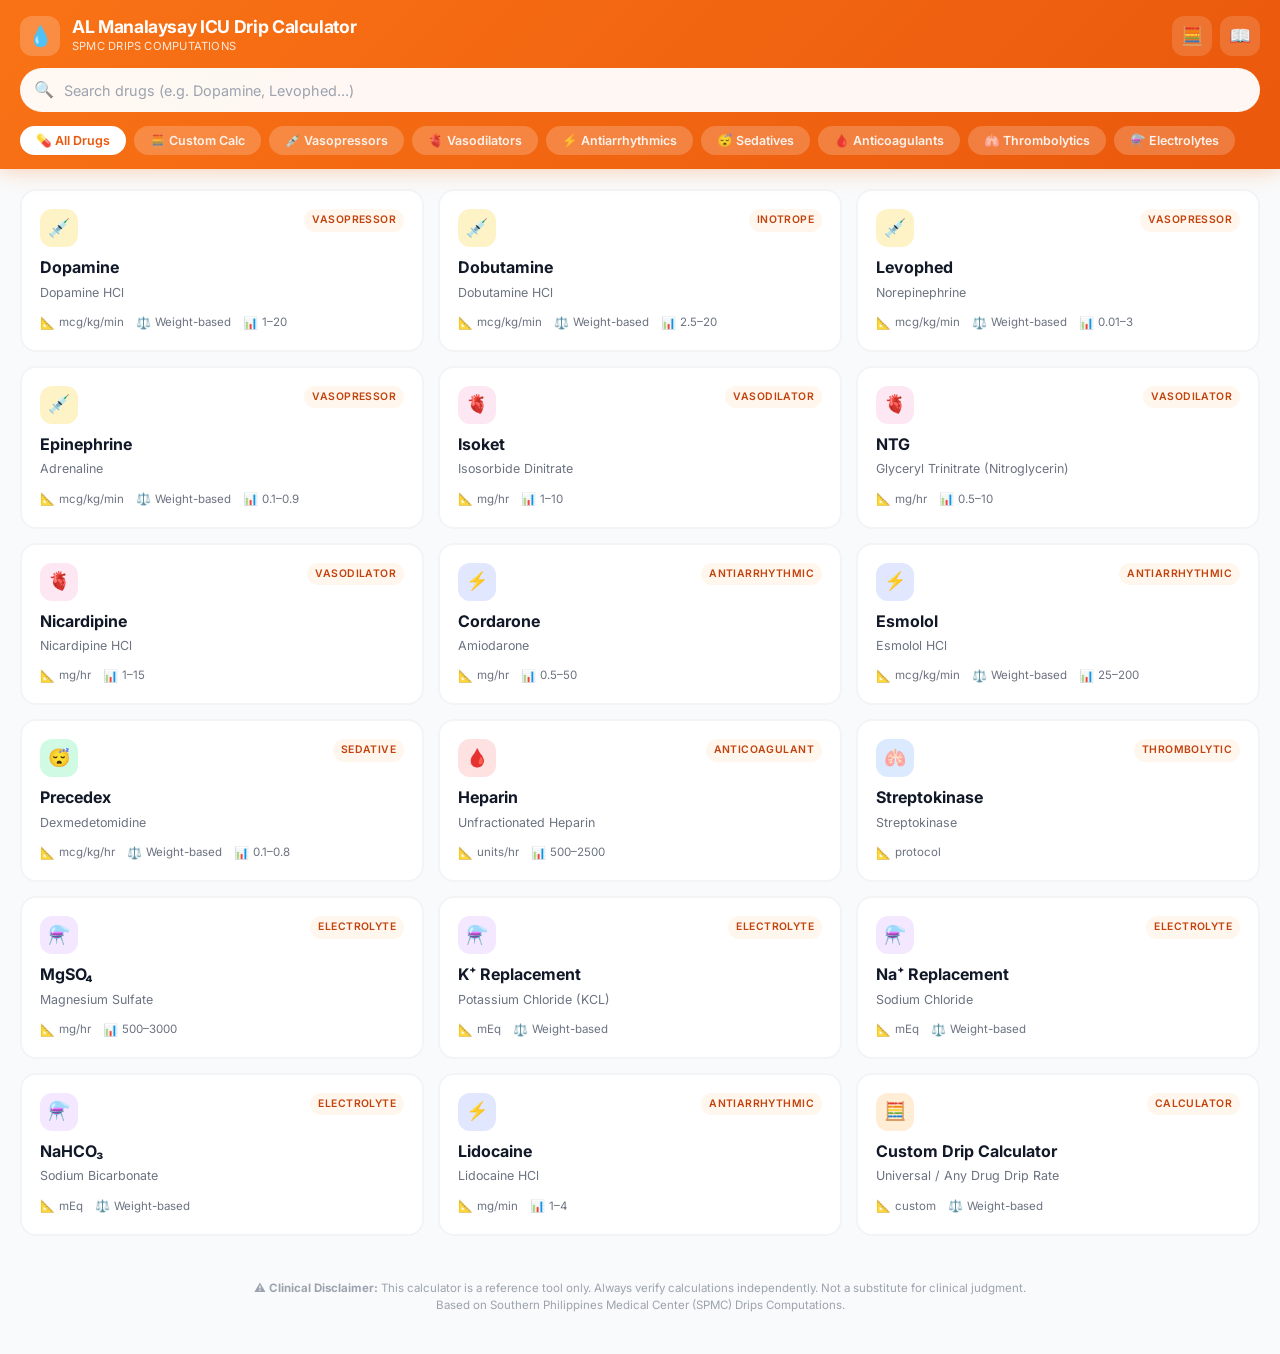
==== wwwroot/index.html @ 03753652 "Complete repository: web app, Android APK, portable Desktop ZIP, and full source code" ====
<!DOCTYPE html>
<html lang="en">
<head>
  <meta charset="UTF-8">
  <meta name="viewport" content="width=device-width, initial-scale=1.0, user-scalable=no">
  <meta name="description" content="ICU Drip Rate Calculator — Compute IV drip rates for vasopressors, antiarrhythmics, vasodilators, sedatives, anticoagulants, and electrolytes. Based on SPMC Drips Computations.">
  <meta name="theme-color" content="#F97316">
  <meta name="apple-mobile-web-app-capable" content="yes">
  <meta name="apple-mobile-web-app-status-bar-style" content="default">
  <title>AL Manalaysay ICU Drip Calculator — SPMC</title>
  <link rel="stylesheet" href="style.css">
  <link rel="icon" href="data:image/svg+xml,<svg xmlns='http://www.w3.org/2000/svg' viewBox='0 0 100 100'><text y='80' font-size='80'>💧</text></svg>">
</head>
<body>

  <!-- ════════ Header ════════ -->
  <header class="app-header">
    <div class="header-top">
      <div class="header-brand">
        <div class="header-icon">💧</div>
        <div class="header-title">
          <h1>AL Manalaysay ICU Drip Calculator</h1>
          <p>SPMC Drips Computations</p>
        </div>
      </div>
      <div class="header-actions">
        <button class="header-btn" onclick="openMathCalc()" title="Clinical Math Calculator" aria-label="Open clinical math calculator">
          🧮
        </button>
        <button class="header-btn" onclick="openQuickRef()" title="Quick Reference" aria-label="Open quick reference panel">
          📖
        </button>
      </div>
    </div>

    <!-- Search -->
    <div class="search-container">
      <div class="search-wrapper">
        <span class="search-icon">🔍</span>
        <input type="text" class="search-input" id="searchInput"
               placeholder="Search drugs (e.g. Dopamine, Levophed...)"
               autocomplete="off" spellcheck="false">
        <button class="search-clear" onclick="clearSearch()" aria-label="Clear search">✕</button>
      </div>
    </div>

    <!-- Category Pills -->
    <div class="category-bar">
      <div class="category-pills" id="categoryPills"></div>
    </div>
  </header>

  <!-- ════════ Main Content ════════ -->
  <main class="app-main">
    <div class="drug-grid" id="drugGrid"></div>
  </main>

  <!-- ════════ Calculator Panel (Slide-in) ════════ -->
  <div class="calc-overlay" id="calcOverlay"></div>
  <div class="calc-panel" id="calcPanel">
    <div class="calc-panel-header">
      <div class="calc-panel-top">
        <button class="calc-back-btn" onclick="closeCalculator()" aria-label="Close calculator">←</button>
        <span></span>
      </div>
      <div class="calc-drug-name" id="calcDrugName"></div>
      <div class="calc-drug-generic" id="calcDrugGeneric"></div>
      <div class="calc-drug-formulation" id="calcDrugFormulation"></div>
    </div>
    <div class="calc-body" id="calcPanelContent"></div>

    <!-- ════════ Floating Transparent Orange Back Button ════════ -->
    <button class="calc-floating-back-btn" onclick="closeCalculator()" aria-label="Back to medications list" title="Back to medications list">
      <span style="font-size: 1.1rem; font-weight: 900;">←</span>
      <span style="font-size: 0.82rem; font-weight: 700; letter-spacing: 0.3px;">Back</span>
    </button>
  </div>

  <!-- ════════ Quick Reference Panel (Slide-in from left) ════════ -->
  <div class="quick-ref-overlay" id="quickRefOverlay"></div>
  <div class="quick-ref-panel" id="quickRefPanel">
    <div class="quick-ref-header">
      <h2>📖 Quick Reference</h2>
      <button class="quick-ref-close" onclick="closeQuickRef()" aria-label="Close reference panel">✕</button>
    </div>
    <div class="quick-ref-body" id="quickRefBody"></div>
  </div>

  <!-- ════════ Clinical Math Calculator Modal ════════ -->
  <div class="math-calc-overlay" id="mathCalcOverlay">
    <div class="math-calc-modal">
      <div class="math-calc-header">
        <h3>🧮 Handheld Calculator</h3>
        <button class="math-calc-close" onclick="closeMathCalc()" aria-label="Close math calculator">✕</button>
      </div>
      <div class="math-calc-screen">
        <div class="math-calc-history" id="mathCalcHistory"></div>
        <div class="math-calc-output" id="mathCalcOutput">0</div>
      </div>
      <div class="math-calc-grid">
        <button class="math-btn action" onclick="mathCalcInput('C')">C</button>
        <button class="math-btn action" onclick="mathCalcInput('pm')">±</button>
        <button class="math-btn action" onclick="mathCalcInput('%')">%</button>
        <button class="math-btn op" onclick="mathCalcInput('/')">÷</button>

        <button class="math-btn" onclick="mathCalcInput('7')">7</button>
        <button class="math-btn" onclick="mathCalcInput('8')">8</button>
        <button class="math-btn" onclick="mathCalcInput('9')">9</button>
        <button class="math-btn op" onclick="mathCalcInput('*')">×</button>

        <button class="math-btn" onclick="mathCalcInput('4')">4</button>
        <button class="math-btn" onclick="mathCalcInput('5')">5</button>
        <button class="math-btn" onclick="mathCalcInput('6')">6</button>
        <button class="math-btn op" onclick="mathCalcInput('-')">−</button>

        <button class="math-btn" onclick="mathCalcInput('1')">1</button>
        <button class="math-btn" onclick="mathCalcInput('2')">2</button>
        <button class="math-btn" onclick="mathCalcInput('3')">3</button>
        <button class="math-btn op" onclick="mathCalcInput('+')">+</button>

        <button class="math-btn action" onclick="mathCalcInput('back')">⌫</button>
        <button class="math-btn" onclick="mathCalcInput('0')">0</button>
        <button class="math-btn" onclick="mathCalcInput('.')">.</button>
        <button class="math-btn equals" onclick="mathCalcInput('=')">=</button>
      </div>
    </div>
  </div>

  <!-- ════════ Dosing Table & Spreadsheet Exporter Modal ════════ -->
  <div class="dosing-table-overlay" id="dosingTableOverlay" onclick="if(event.target===this) closeDosingTable()">
    <div class="dosing-table-modal">
      <div class="dosing-table-header">
        <div>
          <h3>📊 Bedside Dosing Table & Computation Guide</h3>
          <div class="dosing-table-sub" id="dosingTableSub">Full dosage progression & drop rate chart</div>
        </div>
        <button class="math-calc-close" onclick="closeDosingTable()" aria-label="Close modal">✕</button>
      </div>

      <div class="dosing-table-toolbar">
        <div style="font-size: 0.8rem; font-weight: 700; color: var(--orange-700);">
          Export Options:
        </div>
        <div style="display: flex; gap: 8px; flex-wrap: wrap;">
          <button class="dosing-table-btn dosing-table-btn-excel" onclick="exportDosingTableCSV()">
            📥 Download Excel File (.csv)
          </button>
          <button class="dosing-table-btn dosing-table-btn-sheets" onclick="copyDosingTableTSV()">
            📋 Copy for Google Sheets
          </button>
        </div>
      </div>

      <div class="dosing-table-body" id="dosingTableBody">
        <!-- Dynamically generated table content -->
      </div>
    </div>
  </div>

  <!-- ════════ Disclaimer ════════ -->
  <footer style="text-align:center; padding: 24px 20px 40px; font-size: 0.72rem; color: var(--gray-400); line-height: 1.5;">
    <strong>⚠️ Clinical Disclaimer:</strong> This calculator is a reference tool only.
    Always verify calculations independently. Not a substitute for clinical judgment.<br>
    Based on Southern Philippines Medical Center (SPMC) Drips Computations.
  </footer>

  <script src="app.js"></script>
</body>
</html>
---- wwwroot/style.css ----
/* ============================================================
   ICU Drip Rate Calculator — Design System
   Theme: Orange & White Medical UI
   ============================================================ */

@import url('https://fonts.googleapis.com/css2?family=Inter:wght@300;400;500;600;700;800;900&display=swap');

/* ── CSS Custom Properties ── */
:root {
  --orange-50: #FFF7ED;
  --orange-100: #FFEDD5;
  --orange-200: #FED7AA;
  --orange-300: #FDBA74;
  --orange-400: #FB923C;
  --orange-500: #F97316;
  --orange-600: #EA580C;
  --orange-700: #C2410C;
  --orange-800: #9A3412;
  --orange-900: #7C2D12;

  --white: #FFFFFF;
  --gray-50: #F9FAFB;
  --gray-100: #F3F4F6;
  --gray-200: #E5E7EB;
  --gray-300: #D1D5DB;
  --gray-400: #9CA3AF;
  --gray-500: #6B7280;
  --gray-600: #4B5563;
  --gray-700: #374151;
  --gray-800: #1F2937;
  --gray-900: #111827;

  --success: #16A34A;
  --success-bg: #F0FDF4;
  --warning: #D97706;
  --warning-bg: #FFFBEB;
  --danger: #DC2626;
  --danger-bg: #FEF2F2;
  --info: #2563EB;
  --info-bg: #EFF6FF;

  --shadow-sm: 0 1px 2px rgba(0,0,0,0.04);
  --shadow-md: 0 4px 12px rgba(0,0,0,0.06);
  --shadow-lg: 0 8px 30px rgba(0,0,0,0.08);
  --shadow-xl: 0 20px 50px rgba(0,0,0,0.1);
  --shadow-orange: 0 4px 20px rgba(249,115,22,0.2);

  --radius-sm: 8px;
  --radius-md: 12px;
  --radius-lg: 16px;
  --radius-xl: 20px;
  --radius-full: 9999px;

  --transition-fast: 150ms cubic-bezier(0.4, 0, 0.2, 1);
  --transition-base: 250ms cubic-bezier(0.4, 0, 0.2, 1);
  --transition-slow: 400ms cubic-bezier(0.4, 0, 0.2, 1);
  --transition-spring: 500ms cubic-bezier(0.34, 1.56, 0.64, 1);
}

/* ── Reset & Base ── */
*, *::before, *::after {
  margin: 0;
  padding: 0;
  box-sizing: border-box;
}

html {
  font-size: 16px;
  scroll-behavior: smooth;
  -webkit-tap-highlight-color: transparent;
}

body {
  font-family: 'Inter', -apple-system, BlinkMacSystemFont, sans-serif;
  background: var(--gray-50);
  color: var(--gray-800);
  line-height: 1.6;
  min-height: 100vh;
  overflow-x: hidden;
}

/* ── Scrollbar ── */
::-webkit-scrollbar { width: 6px; height: 6px; }
::-webkit-scrollbar-track { background: transparent; }
::-webkit-scrollbar-thumb { background: var(--orange-300); border-radius: var(--radius-full); }
::-webkit-scrollbar-thumb:hover { background: var(--orange-400); }

/* ── Header ── */
.app-header {
  background: linear-gradient(135deg, var(--orange-500), var(--orange-600));
  color: var(--white);
  padding: 0;
  position: sticky;
  top: 0;
  z-index: 100;
  box-shadow: 0 2px 20px rgba(249,115,22,0.3);
}

.header-top {
  display: flex;
  align-items: center;
  justify-content: space-between;
  padding: 16px 20px 12px;
}

.header-brand {
  display: flex;
  align-items: center;
  gap: 12px;
}

.header-icon {
  width: 40px;
  height: 40px;
  background: rgba(255,255,255,0.2);
  border-radius: var(--radius-md);
  display: flex;
  align-items: center;
  justify-content: center;
  font-size: 20px;
  backdrop-filter: blur(10px);
}

.header-title h1 {
  font-size: 1.1rem;
  font-weight: 700;
  letter-spacing: -0.02em;
  line-height: 1.2;
}

.header-title p {
  font-size: 0.7rem;
  opacity: 0.85;
  font-weight: 400;
  letter-spacing: 0.02em;
  text-transform: uppercase;
}

.header-actions {
  display: flex;
  gap: 8px;
}

.header-btn {
  width: 40px;
  height: 40px;
  border: none;
  background: rgba(255,255,255,0.15);
  color: var(--white);
  border-radius: var(--radius-md);
  cursor: pointer;
  display: flex;
  align-items: center;
  justify-content: center;
  font-size: 18px;
  transition: var(--transition-fast);
  backdrop-filter: blur(10px);
}

.header-btn:hover {
  background: rgba(255,255,255,0.25);
  transform: scale(1.05);
}

.header-btn.active {
  background: var(--white);
  color: var(--orange-600);
}

/* ── Search Bar ── */
.search-container {
  padding: 0 20px 14px;
}

.search-wrapper {
  position: relative;
  display: flex;
  align-items: center;
}

.search-icon {
  position: absolute;
  left: 14px;
  font-size: 16px;
  opacity: 0.7;
  color: var(--orange-700);
  pointer-events: none;
}

.search-input {
  width: 100%;
  height: 44px;
  padding: 0 44px 0 42px;
  border: 2px solid transparent;
  border-radius: var(--radius-full);
  background: rgba(255,255,255,0.95);
  color: var(--gray-800);
  font-size: 0.9rem;
  font-family: inherit;
  outline: none;
  transition: var(--transition-fast);
}

.search-input::placeholder {
  color: var(--gray-400);
}

.search-input:focus {
  border-color: var(--orange-300);
  box-shadow: 0 0 0 3px rgba(249,115,22,0.15);
}

.search-clear {
  position: absolute;
  right: 10px;
  width: 28px;
  height: 28px;
  border: none;
  background: var(--gray-200);
  color: var(--gray-500);
  border-radius: 50%;
  cursor: pointer;
  display: none;
  align-items: center;
  justify-content: center;
  font-size: 14px;
  transition: var(--transition-fast);
}

.search-clear.visible {
  display: flex;
}

.search-clear:hover {
  background: var(--gray-300);
}

/* ── Category Pills ── */
.category-bar {
  padding: 0 20px 14px;
  overflow-x: auto;
  scrollbar-width: none;
  -ms-overflow-style: none;
}

.category-bar::-webkit-scrollbar { display: none; }

.category-pills {
  display: flex;
  gap: 8px;
  min-width: max-content;
}

.category-pill {
  padding: 7px 16px;
  border: none;
  border-radius: var(--radius-full);
  font-size: 0.78rem;
  font-weight: 600;
  font-family: inherit;
  cursor: pointer;
  white-space: nowrap;
  transition: var(--transition-fast);
  background: rgba(255,255,255,0.2);
  color: rgba(255,255,255,0.9);
}

.category-pill:hover {
  background: rgba(255,255,255,0.3);
}

.category-pill.active {
  background: var(--white);
  color: var(--orange-600);
  box-shadow: var(--shadow-sm);
}

/* ── Main Content Area ── */
.app-main {
  padding: 20px;
  max-width: 1400px;
  margin: 0 auto;
}

/* ── Drug Grid ── */
.drug-grid {
  display: grid;
  grid-template-columns: repeat(auto-fill, minmax(280px, 1fr));
  gap: 14px;
}

.drug-card {
  background: var(--white);
  border-radius: var(--radius-lg);
  padding: 18px;
  cursor: pointer;
  border: 2px solid var(--gray-100);
  transition: var(--transition-base);
  position: relative;
  overflow: hidden;
}

.drug-card::before {
  content: '';
  position: absolute;
  top: 0;
  left: 0;
  right: 0;
  height: 3px;
  background: var(--card-accent, var(--orange-400));
  opacity: 0;
  transition: var(--transition-fast);
}

.drug-card:hover {
  border-color: var(--orange-200);
  box-shadow: var(--shadow-md);
  transform: translateY(-2px);
}

.drug-card:hover::before {
  opacity: 1;
}

.drug-card.selected {
  border-color: var(--orange-400);
  box-shadow: var(--shadow-orange);
}

.drug-card.selected::before {
  opacity: 1;
}

.drug-card-header {
  display: flex;
  align-items: flex-start;
  justify-content: space-between;
  margin-bottom: 8px;
}

.drug-card-icon {
  width: 38px;
  height: 38px;
  border-radius: var(--radius-md);
  display: flex;
  align-items: center;
  justify-content: center;
  font-size: 18px;
  flex-shrink: 0;
}

/* Category-specific icon backgrounds */
.cat-vasopressor .drug-card-icon { background: #FEF3C7; }
.cat-antiarrhythmic .drug-card-icon { background: #E0E7FF; }
.cat-vasodilator .drug-card-icon { background: #FCE7F3; }
.cat-sedative .drug-card-icon { background: #D1FAE5; }
.cat-anticoagulant .drug-card-icon { background: #FEE2E2; }
.cat-thrombolytic .drug-card-icon { background: #DBEAFE; }
.cat-electrolyte .drug-card-icon { background: #F3E8FF; }
.cat-other .drug-card-icon { background: var(--orange-100); }

.drug-card-badge {
  font-size: 0.65rem;
  font-weight: 600;
  padding: 3px 8px;
  border-radius: var(--radius-full);
  background: var(--orange-50);
  color: var(--orange-700);
  text-transform: uppercase;
  letter-spacing: 0.04em;
}

.drug-card-name {
  font-size: 1rem;
  font-weight: 700;
  color: var(--gray-900);
  margin-bottom: 2px;
}

.drug-card-generic {
  font-size: 0.78rem;
  color: var(--gray-500);
  margin-bottom: 10px;
}

.drug-card-info {
  display: flex;
  gap: 12px;
  flex-wrap: wrap;
}

.drug-card-tag {
  font-size: 0.72rem;
  color: var(--gray-500);
  display: flex;
  align-items: center;
  gap: 4px;
}

.drug-card-tag span {
  font-size: 12px;
}

/* ── Empty State ── */
.empty-state {
  text-align: center;
  padding: 60px 20px;
  grid-column: 1 / -1;
}

.empty-state-icon {
  font-size: 48px;
  margin-bottom: 16px;
  opacity: 0.4;
}

.empty-state h3 {
  font-size: 1.1rem;
  color: var(--gray-600);
  margin-bottom: 6px;
}

.empty-state p {
  font-size: 0.85rem;
  color: var(--gray-400);
}

/* ── Calculator Panel (Slide-in Overlay) ── */
.calc-overlay {
  position: fixed;
  inset: 0;
  background: rgba(0,0,0,0.3);
  z-index: 200;
  opacity: 0;
  visibility: hidden;
  transition: var(--transition-base);
  backdrop-filter: blur(4px);
}

.calc-overlay.open {
  opacity: 1;
  visibility: visible;
}

.calc-panel {
  position: fixed;
  top: 0;
  right: 0;
  bottom: 0;
  width: min(520px, 100vw);
  background: var(--white);
  z-index: 201;
  transform: translateX(100%);
  transition: var(--transition-slow);
  display: flex;
  flex-direction: column;
  overflow: hidden;
}

.calc-panel.open {
  transform: translateX(0);
}

.calc-panel-header {
  background: linear-gradient(135deg, var(--orange-500), var(--orange-600));
  color: var(--white);
  padding: 20px;
  flex-shrink: 0;
}

.calc-panel-top {
  display: flex;
  align-items: center;
  justify-content: space-between;
  margin-bottom: 4px;
}

.calc-back-btn {
  width: 36px;
  height: 36px;
  border: none;
  background: rgba(255,255,255,0.15);
  color: var(--white);
  border-radius: var(--radius-md);
  cursor: pointer;
  display: flex;
  align-items: center;
  justify-content: center;
  font-size: 18px;
  transition: var(--transition-fast);
}

.calc-back-btn:hover {
  background: rgba(255,255,255,0.25);
}

/* ── Floating Transparent Orange Back Button (Lower Right) ── */
.calc-floating-back-btn {
  position: absolute;
  bottom: 24px;
  right: 24px;
  z-index: 250;
  display: flex;
  align-items: center;
  gap: 8px;
  padding: 10px 18px;
  background: rgba(249, 115, 22, 0.85);
  color: var(--white);
  border: 1px solid rgba(255, 255, 255, 0.4);
  border-radius: var(--radius-full);
  box-shadow: 0 8px 24px rgba(249, 115, 22, 0.4), 0 4px 12px rgba(0, 0, 0, 0.15);
  backdrop-filter: blur(10px);
  -webkit-backdrop-filter: blur(10px);
  cursor: pointer;
  outline: none;
  transition: all 0.25s cubic-bezier(0.34, 1.56, 0.64, 1);
  animation: floatBtnPulse 3s infinite ease-in-out;
}

.calc-floating-back-btn:hover {
  background: rgba(234, 88, 12, 0.95);
  transform: translateY(-3px) scale(1.05);
  box-shadow: 0 12px 28px rgba(249, 115, 22, 0.55), 0 6px 16px rgba(0, 0, 0, 0.2);
  border-color: rgba(255, 255, 255, 0.8);
}

.calc-floating-back-btn:active {
  transform: translateY(0) scale(0.98);
  box-shadow: 0 4px 12px rgba(249, 115, 22, 0.3);
}

@keyframes floatBtnPulse {
  0%, 100% {
    box-shadow: 0 8px 24px rgba(249, 115, 22, 0.4), 0 4px 12px rgba(0, 0, 0, 0.15);
  }
  50% {
    box-shadow: 0 12px 30px rgba(249, 115, 22, 0.6), 0 6px 16px rgba(0, 0, 0, 0.25);
  }
}

.calc-drug-name {
  font-size: 1.2rem;
  font-weight: 700;
}

.calc-drug-generic {
  font-size: 0.78rem;
  opacity: 0.85;
}

.calc-drug-formulation {
  font-size: 0.75rem;
  opacity: 0.75;
  margin-top: 4px;
}

/* ── Mode Switcher ── */
.mode-switcher {
  display: flex;
  background: var(--gray-100);
  border-radius: var(--radius-full);
  padding: 4px;
  margin: 16px 20px;
  flex-shrink: 0;
}

.mode-btn {
  flex: 1;
  padding: 10px 16px;
  border: none;
  border-radius: var(--radius-full);
  font-size: 0.82rem;
  font-weight: 600;
  font-family: inherit;
  cursor: pointer;
  transition: var(--transition-fast);
  background: transparent;
  color: var(--gray-500);
}

.mode-btn.active {
  background: var(--orange-500);
  color: var(--white);
  box-shadow: var(--shadow-sm);
}

.mode-btn:not(.active):hover {
  color: var(--gray-700);
}

/* ── Calculator Body ── */
.calc-body {
  flex: 1;
  overflow-y: auto;
  padding: 0 20px 20px;
}

/* ── Input Sections ── */
.calc-section {
  margin-bottom: 20px;
}

.calc-section-title {
  font-size: 0.72rem;
  font-weight: 700;
  text-transform: uppercase;
  letter-spacing: 0.06em;
  color: var(--gray-400);
  margin-bottom: 10px;
  padding-top: 4px;
}

.input-group {
  margin-bottom: 14px;
}

.input-label {
  display: flex;
  align-items: center;
  justify-content: space-between;
  margin-bottom: 6px;
}

.input-label-text {
  font-size: 0.85rem;
  font-weight: 600;
  color: var(--gray-700);
}

.input-label-unit {
  font-size: 0.75rem;
  color: var(--gray-400);
  font-weight: 500;
}

.input-wrapper {
  position: relative;
  display: flex;
  align-items: center;
}

.input-field {
  width: 100%;
  height: 48px;
  padding: 0 16px;
  border: 2px solid var(--gray-200);
  border-radius: var(--radius-md);
  font-size: 1rem;
  font-weight: 500;
  font-family: inherit;
  color: var(--gray-800);
  background: var(--white);
  outline: none;
  transition: var(--transition-fast);
  -moz-appearance: textfield;
}

.input-field::-webkit-outer-spin-button,
.input-field::-webkit-inner-spin-button {
  -webkit-appearance: none;
  margin: 0;
}

.input-field:focus {
  border-color: var(--orange-400);
  box-shadow: 0 0 0 3px rgba(249,115,22,0.1);
}

.input-field.warning {
  border-color: var(--warning);
  box-shadow: 0 0 0 3px rgba(217,119,6,0.1);
}

.input-field.danger {
  border-color: var(--danger);
  box-shadow: 0 0 0 3px rgba(220,38,38,0.1);
}

.input-suffix {
  position: absolute;
  right: 14px;
  font-size: 0.82rem;
  color: var(--gray-400);
  font-weight: 500;
  pointer-events: none;
}

/* ── Concentration Selector ── */
.conc-grid {
  display: grid;
  grid-template-columns: repeat(auto-fill, minmax(140px, 1fr));
  gap: 8px;
}

.conc-option {
  padding: 10px 12px;
  border: 2px solid var(--gray-200);
  border-radius: var(--radius-md);
  background: var(--white);
  cursor: pointer;
  transition: var(--transition-fast);
  text-align: center;
}

.conc-option:hover {
  border-color: var(--orange-300);
  background: var(--orange-50);
}

.conc-option.active {
  border-color: var(--orange-500);
  background: var(--orange-50);
}

.conc-option-label {
  font-size: 0.75rem;
  font-weight: 700;
  text-transform: uppercase;
  color: var(--orange-600);
  margin-bottom: 2px;
}

.conc-option-value {
  font-size: 0.9rem;
  font-weight: 600;
  color: var(--gray-800);
}

.conc-option-mix {
  font-size: 0.68rem;
  color: var(--gray-400);
  margin-top: 2px;
}

/* ── Volume Toggle ── */
.vol-toggle {
  display: flex;
  gap: 8px;
}

.vol-btn {
  flex: 1;
  padding: 10px;
  border: 2px solid var(--gray-200);
  border-radius: var(--radius-md);
  background: var(--white);
  cursor: pointer;
  text-align: center;
  font-family: inherit;
  transition: var(--transition-fast);
}

.vol-btn:hover {
  border-color: var(--orange-300);
}

.vol-btn.active {
  border-color: var(--orange-500);
  background: var(--orange-50);
}

.vol-btn-label {
  font-size: 0.82rem;
  font-weight: 600;
  color: var(--gray-700);
}

.vol-btn-desc {
  font-size: 0.7rem;
  color: var(--gray-400);
  margin-top: 2px;
}

/* ── Result Display ── */
.result-card {
  background: linear-gradient(135deg, var(--orange-500), var(--orange-600));
  border-radius: var(--radius-lg);
  padding: 24px;
  color: var(--white);
  text-align: center;
  margin-top: 20px;
  position: relative;
  overflow: hidden;
}

.result-card::before {
  content: '';
  position: absolute;
  top: -30%;
  right: -20%;
  width: 160px;
  height: 160px;
  background: rgba(255,255,255,0.08);
  border-radius: 50%;
}

.result-card::after {
  content: '';
  position: absolute;
  bottom: -20%;
  left: -10%;
  width: 120px;
  height: 120px;
  background: rgba(255,255,255,0.05);
  border-radius: 50%;
}

.result-label {
  font-size: 0.78rem;
  text-transform: uppercase;
  letter-spacing: 0.08em;
  opacity: 0.85;
  font-weight: 600;
  margin-bottom: 8px;
}

.result-value {
  font-size: 2.8rem;
  font-weight: 800;
  line-height: 1;
  margin-bottom: 4px;
  position: relative;
  z-index: 1;
}

.result-unit {
  font-size: 0.9rem;
  opacity: 0.85;
  font-weight: 500;
}

.result-details {
  margin-top: 16px;
  padding-top: 16px;
  border-top: 1px solid rgba(255,255,255,0.2);
  display: flex;
  justify-content: center;
  gap: 24px;
  position: relative;
  z-index: 1;
}

.result-detail {
  text-align: center;
}

.result-detail-label {
  font-size: 0.68rem;
  opacity: 0.7;
  text-transform: uppercase;
  letter-spacing: 0.04em;
}

.result-detail-value {
  font-size: 1rem;
  font-weight: 700;
}

/* ── Dose Range Warning ── */
.dose-warning {
  display: flex;
  align-items: center;
  gap: 8px;
  padding: 10px 14px;
  border-radius: var(--radius-md);
  font-size: 0.8rem;
  font-weight: 500;
  margin-top: 10px;
  animation: fadeIn var(--transition-base) ease;
}

.dose-warning.warning {
  background: var(--warning-bg);
  color: var(--warning);
  border: 1px solid #FDE68A;
}

.dose-warning.danger {
  background: var(--danger-bg);
  color: var(--danger);
  border: 1px solid #FECACA;
}

.dose-warning.info {
  background: var(--info-bg);
  color: var(--info);
  border: 1px solid #BFDBFE;
}

.dose-warning.success {
  background: var(--success-bg);
  color: var(--success);
  border: 1px solid #BBF7D0;
}

.dose-warning-icon {
  font-size: 16px;
  flex-shrink: 0;
}

/* ── Mixing Instructions ── */
.mixing-card {
  background: var(--gray-50);
  border: 1px solid var(--gray-200);
  border-radius: var(--radius-md);
  padding: 14px;
  margin-top: 12px;
}

.mixing-title {
  font-size: 0.75rem;
  font-weight: 700;
  text-transform: uppercase;
  letter-spacing: 0.04em;
  color: var(--orange-600);
  margin-bottom: 8px;
  display: flex;
  align-items: center;
  gap: 6px;
}

.mixing-row {
  display: flex;
  justify-content: space-between;
  align-items: center;
  padding: 4px 0;
  font-size: 0.82rem;
}

.mixing-label {
  color: var(--gray-500);
}

.mixing-value {
  font-weight: 600;
  color: var(--gray-800);
}

/* ── Dose Range Bar ── */
.dose-range-bar {
  margin-top: 12px;
}

.dose-range-track {
  height: 6px;
  background: var(--gray-200);
  border-radius: var(--radius-full);
  position: relative;
  overflow: visible;
}

.dose-range-fill {
  position: absolute;
  top: 0;
  left: 0;
  height: 100%;
  background: linear-gradient(90deg, var(--success), var(--warning), var(--danger));
  border-radius: var(--radius-full);
  width: 100%;
}

.dose-range-marker {
  position: absolute;
  top: 50%;
  width: 14px;
  height: 14px;
  background: var(--white);
  border: 3px solid var(--orange-500);
  border-radius: 50%;
  transform: translate(-50%, -50%);
  transition: var(--transition-fast);
  box-shadow: var(--shadow-sm);
  z-index: 1;
}

.dose-range-labels {
  display: flex;
  justify-content: space-between;
  margin-top: 6px;
  font-size: 0.7rem;
  color: var(--gray-400);
}

/* ── Electrolyte Calculator ── */
.electrolyte-result {
  background: var(--orange-50);
  border: 1px solid var(--orange-200);
  border-radius: var(--radius-md);
  padding: 16px;
  margin-top: 16px;
}

.electrolyte-row {
  display: flex;
  justify-content: space-between;
  padding: 6px 0;
  font-size: 0.88rem;
  border-bottom: 1px solid var(--orange-100);
}

.electrolyte-row:last-child {
  border-bottom: none;
  font-weight: 700;
  color: var(--orange-700);
  font-size: 1rem;
  padding-top: 10px;
}

/* ── Bolus Info Card ── */
.bolus-card {
  background: var(--info-bg);
  border: 1px solid #BFDBFE;
  border-radius: var(--radius-md);
  padding: 14px;
  margin-bottom: 14px;
}

.bolus-title {
  font-size: 0.75rem;
  font-weight: 700;
  text-transform: uppercase;
  color: var(--info);
  margin-bottom: 6px;
  display: flex;
  align-items: center;
  gap: 6px;
}

.bolus-text {
  font-size: 0.82rem;
  color: var(--gray-700);
  line-height: 1.5;
}

/* ── Quick Reference Panel ── */
.quick-ref-overlay {
  position: fixed;
  inset: 0;
  background: rgba(0,0,0,0.3);
  z-index: 300;
  opacity: 0;
  visibility: hidden;
  transition: var(--transition-base);
  backdrop-filter: blur(4px);
}

.quick-ref-overlay.open {
  opacity: 1;
  visibility: visible;
}

.quick-ref-panel {
  position: fixed;
  top: 0;
  left: 0;
  bottom: 0;
  width: min(420px, 90vw);
  background: var(--white);
  z-index: 301;
  transform: translateX(-100%);
  transition: var(--transition-slow);
  display: flex;
  flex-direction: column;
  overflow: hidden;
}

.quick-ref-panel.open {
  transform: translateX(0);
}

.quick-ref-header {
  background: linear-gradient(135deg, var(--orange-500), var(--orange-600));
  color: var(--white);
  padding: 20px;
  display: flex;
  align-items: center;
  justify-content: space-between;
}

.quick-ref-header h2 {
  font-size: 1.1rem;
  font-weight: 700;
}

.quick-ref-close {
  width: 36px;
  height: 36px;
  border: none;
  background: rgba(255,255,255,0.15);
  color: var(--white);
  border-radius: var(--radius-md);
  cursor: pointer;
  display: flex;
  align-items: center;
  justify-content: center;
  font-size: 18px;
}

.quick-ref-body {
  flex: 1;
  overflow-y: auto;
  padding: 20px;
}

.ref-section {
  margin-bottom: 24px;
}

.ref-section-title {
  font-size: 0.82rem;
  font-weight: 700;
  color: var(--orange-600);
  text-transform: uppercase;
  letter-spacing: 0.04em;
  margin-bottom: 10px;
  padding-bottom: 6px;
  border-bottom: 2px solid var(--orange-100);
}

.ref-table {
  width: 100%;
  border-collapse: collapse;
  font-size: 0.82rem;
}

.ref-table th {
  text-align: left;
  padding: 6px 10px;
  background: var(--orange-50);
  color: var(--orange-700);
  font-weight: 600;
  font-size: 0.72rem;
  text-transform: uppercase;
  letter-spacing: 0.04em;
}

.ref-table td {
  padding: 6px 10px;
  border-bottom: 1px solid var(--gray-100);
  color: var(--gray-700);
}

.ref-table tr:last-child td {
  border-bottom: none;
}

/* ── Converter Widget ── */
.converter-widget {
  background: var(--gray-50);
  border-radius: var(--radius-md);
  padding: 14px;
  margin-bottom: 12px;
}

.converter-row {
  display: flex;
  align-items: center;
  gap: 10px;
  margin-bottom: 8px;
}

.converter-row:last-child {
  margin-bottom: 0;
}

.converter-input {
  flex: 1;
  height: 40px;
  padding: 0 12px;
  border: 2px solid var(--gray-200);
  border-radius: var(--radius-sm);
  font-size: 0.9rem;
  font-family: inherit;
  outline: none;
  transition: var(--transition-fast);
}

.converter-input:focus {
  border-color: var(--orange-400);
}

.converter-label {
  font-size: 0.78rem;
  font-weight: 600;
  color: var(--gray-500);
  min-width: 40px;
}

.converter-arrow {
  font-size: 16px;
  color: var(--orange-400);
}

/* ── Swan-Ganz Table ── */
.swan-ganz-table {
  width: 100%;
  border-collapse: collapse;
  font-size: 0.82rem;
}

.swan-ganz-table th,
.swan-ganz-table td {
  padding: 8px 10px;
  text-align: center;
  border: 1px solid var(--gray-200);
}

.swan-ganz-table th {
  background: var(--orange-50);
  color: var(--orange-700);
  font-weight: 600;
  font-size: 0.72rem;
  text-transform: uppercase;
}

/* ── Pupil Scale ── */
.pupil-scale {
  display: flex;
  align-items: flex-end;
  justify-content: space-around;
  padding: 16px 0;
}

.pupil-item {
  display: flex;
  flex-direction: column;
  align-items: center;
  gap: 6px;
}

.pupil-dot {
  background: var(--gray-800);
  border-radius: 50%;
}

.pupil-label {
  font-size: 0.72rem;
  font-weight: 600;
  color: var(--gray-500);
}

/* ── Animations ── */
@keyframes fadeIn {
  from { opacity: 0; transform: translateY(8px); }
  to { opacity: 1; transform: translateY(0); }
}

@keyframes pulse {
  0%, 100% { transform: scale(1); }
  50% { transform: scale(1.05); }
}

@keyframes slideUp {
  from { opacity: 0; transform: translateY(20px); }
  to { opacity: 1; transform: translateY(0); }
}

.drug-card {
  animation: fadeIn var(--transition-slow) ease both;
}

.drug-card:nth-child(1) { animation-delay: 0ms; }
.drug-card:nth-child(2) { animation-delay: 40ms; }
.drug-card:nth-child(3) { animation-delay: 80ms; }
.drug-card:nth-child(4) { animation-delay: 120ms; }
.drug-card:nth-child(5) { animation-delay: 160ms; }
.drug-card:nth-child(6) { animation-delay: 200ms; }
.drug-card:nth-child(7) { animation-delay: 240ms; }
.drug-card:nth-child(8) { animation-delay: 280ms; }
.drug-card:nth-child(9) { animation-delay: 320ms; }
.drug-card:nth-child(10) { animation-delay: 360ms; }
.drug-card:nth-child(11) { animation-delay: 400ms; }
.drug-card:nth-child(12) { animation-delay: 440ms; }
.drug-card:nth-child(13) { animation-delay: 480ms; }
.drug-card:nth-child(14) { animation-delay: 520ms; }
.drug-card:nth-child(15) { animation-delay: 560ms; }
.drug-card:nth-child(16) { animation-delay: 600ms; }

.result-card {
  animation: slideUp var(--transition-slow) ease;
}

/* ── Responsive: Tablets & Small Screens ── */
@media (max-width: 768px) {
  .drug-grid {
    grid-template-columns: 1fr;
  }

  .calc-panel {
    width: 100vw;
  }

  .quick-ref-panel {
    width: 100vw;
  }

  .result-value {
    font-size: 2.2rem;
  }

  .conc-grid {
    grid-template-columns: repeat(auto-fill, minmax(120px, 1fr));
  }

  .app-main {
    padding: 16px 12px;
  }

  .header-top {
    padding: 12px 14px 10px;
  }

  .search-container {
    padding: 0 14px 10px;
  }

  .category-bar {
    padding: 0 14px 10px;
  }

  .vol-toggle {
    flex-wrap: wrap;
  }

  .vol-btn {
    min-width: calc(50% - 4px);
    flex: 0 0 auto;
  }

  .result-details {
    flex-wrap: wrap;
    gap: 12px;
  }
}

/* ── Responsive: Phones (≤ 480px) ── */
@media (max-width: 480px) {
  html {
    font-size: 15px;
  }

  /* Header compact for phones */
  .app-header {
    position: sticky;
    top: 0;
    z-index: 100;
  }

  .header-top {
    padding: 10px 12px 8px;
  }

  .header-icon {
    width: 34px;
    height: 34px;
    font-size: 17px;
    border-radius: 10px;
  }

  .header-brand {
    gap: 8px;
  }

  .header-title h1 {
    font-size: 0.88rem;
    line-height: 1.2;
  }

  .header-title p {
    font-size: 0.6rem;
  }

  .header-actions {
    gap: 6px;
  }

  .header-btn {
    width: 36px;
    height: 36px;
    font-size: 16px;
    border-radius: 10px;
  }

  /* Search bar compact */
  .search-container {
    padding: 0 12px 8px;
  }

  .search-input {
    height: 40px;
    font-size: 0.85rem;
    padding: 0 38px 0 36px;
  }

  .search-icon {
    left: 12px;
    font-size: 14px;
  }

  .search-clear {
    right: 8px;
    width: 24px;
    height: 24px;
    font-size: 12px;
  }

  /* Category pills compact */
  .category-bar {
    padding: 0 12px 8px;
  }

  .category-pill {
    padding: 6px 12px;
    font-size: 0.72rem;
  }

  /* Main content */
  .app-main {
    padding: 10px 8px;
  }

  .drug-grid {
    grid-template-columns: 1fr;
    gap: 10px;
  }

  /* Drug cards compact */
  .drug-card {
    padding: 14px;
    border-radius: 14px;
  }

  .drug-card-icon {
    width: 34px;
    height: 34px;
    font-size: 16px;
    border-radius: 10px;
  }

  .drug-card-name {
    font-size: 0.92rem;
  }

  .drug-card-generic {
    font-size: 0.72rem;
    margin-bottom: 6px;
  }

  .drug-card-badge {
    font-size: 0.6rem;
    padding: 2px 6px;
  }

  .drug-card-tag {
    font-size: 0.68rem;
  }

  .drug-card-tag span {
    font-size: 11px;
  }

  /* Calculator panel full-screen on phone */
  .calc-panel {
    width: 100vw;
    border-radius: 0;
  }

  .calc-panel-header {
    padding: 14px 12px;
  }

  .calc-drug-name {
    font-size: 1rem;
  }

  .calc-drug-generic {
    font-size: 0.72rem;
  }

  .calc-drug-formulation {
    font-size: 0.68rem;
  }

  .calc-back-btn {
    width: 34px;
    height: 34px;
    font-size: 16px;
  }

  /* Mode switcher compact */
  .mode-switcher {
    margin: 10px 12px;
  }

  .mode-btn {
    padding: 9px 10px;
    font-size: 0.78rem;
  }

  /* Calculator body */
  .calc-body {
    padding: 0 12px 16px;
  }
}

/* ── Formula Breakdown & Computation Card ── */
.formula-toggle-btn {
  width: 100%;
  margin-top: 12px;
  padding: 10px 14px;
  border: 2px solid var(--orange-300);
  border-radius: var(--radius-md);
  background: var(--orange-50);
  color: var(--orange-700);
  font-size: 0.82rem;
  font-weight: 700;
  font-family: inherit;
  cursor: pointer;
  display: flex;
  align-items: center;
  justify-content: center;
  gap: 8px;
  transition: var(--transition-fast);
  box-shadow: var(--shadow-sm);
}

.formula-toggle-btn:hover {
  background: var(--orange-100);
  border-color: var(--orange-400);
  color: var(--orange-800);
  transform: translateY(-1px);
}

.formula-toggle-btn:active {
  transform: scale(0.98);
}

.formula-card {
  margin-top: 12px;
  background: var(--white);
  border: 2px solid var(--orange-200);
  border-radius: var(--radius-lg);
  padding: 16px;
  box-shadow: var(--shadow-md);
  animation: slideDown var(--transition-base) ease;
}

.formula-card-header {
  display: flex;
  align-items: center;
  justify-content: space-between;
  border-bottom: 1px dashed var(--orange-200);
  padding-bottom: 10px;
  margin-bottom: 12px;
}

.formula-card-title {
  font-size: 0.88rem;
  font-weight: 800;
  color: var(--orange-700);
  display: flex;
  align-items: center;
  gap: 6px;
}

.formula-equation-box {
  background: linear-gradient(135deg, var(--gray-900), #1E293B);
  color: #FDBA74;
  padding: 12px;
  border-radius: var(--radius-md);
  font-family: 'SFMono-Regular', Consolas, 'Liberation Mono', Menlo, monospace;
  font-size: 0.85rem;
  font-weight: 700;
  text-align: center;
  margin-bottom: 14px;
  box-shadow: inset 0 2px 4px rgba(0,0,0,0.3);
  word-break: break-word;
}

.formula-step-list {
  display: flex;
  flex-direction: column;
  gap: 10px;
}

.formula-step-item {
  background: var(--gray-50);
  border-left: 3px solid var(--orange-500);
  border-radius: 0 var(--radius-sm) var(--radius-sm) 0;
  padding: 10px 12px;
}

.formula-step-num {
  font-size: 0.68rem;
  font-weight: 800;
  text-transform: uppercase;
  letter-spacing: 0.05em;
  color: var(--orange-600);
  margin-bottom: 2px;
}

.formula-step-desc {
  font-size: 0.8rem;
  color: var(--gray-700);
  font-weight: 600;
}

.formula-step-math {
  font-family: 'SFMono-Regular', Consolas, monospace;
  font-size: 0.82rem;
  color: var(--gray-900);
  font-weight: 700;
  margin-top: 4px;
  background: var(--white);
  padding: 6px 10px;
  border-radius: 6px;
  border: 1px solid var(--gray-200);
  word-break: break-word;
}

.formula-final-box {
  margin-top: 12px;
  background: var(--orange-500);
  color: var(--white);
  padding: 10px 14px;
  border-radius: var(--radius-md);
  display: flex;
  align-items: center;
  justify-content: space-between;
  font-weight: 700;
  font-size: 0.88rem;
}

.formula-final-val {
  font-size: 1.1rem;
  font-weight: 800;
}

  .calc-section {
    margin-bottom: 14px;
  }

  .calc-section-title {
    font-size: 0.68rem;
    margin-bottom: 8px;
  }

  /* Input fields — touch-friendly */
  .input-field {
    height: 46px;
    font-size: 1rem;
    padding: 0 14px;
    border-radius: 10px;
  }

  .input-label-text {
    font-size: 0.82rem;
  }

  .input-label-unit {
    font-size: 0.7rem;
  }

  .input-suffix {
    font-size: 0.78rem;
    right: 12px;
  }

  /* Volume toggle compact */
  .vol-toggle {
    gap: 6px;
    flex-wrap: wrap;
  }

  .vol-btn {
    padding: 8px;
    border-radius: 10px;
    min-width: calc(33.33% - 4px);
    flex: 1 1 auto;
  }

  .vol-btn-label {
    font-size: 0.78rem;
  }

  .vol-btn-desc {
    font-size: 0.65rem;
  }

  /* Concentration grid compact */
  .conc-grid {
    grid-template-columns: repeat(2, 1fr);
    gap: 6px;
  }

  .conc-option {
    padding: 8px 8px;
    border-radius: 10px;
  }

  .conc-option-label {
    font-size: 0.68rem;
  }

  .conc-option-value {
    font-size: 0.82rem;
  }

  .conc-option-mix {
    font-size: 0.62rem;
  }

  /* Result card compact */
  .result-card {
    padding: 18px 14px;
    border-radius: 14px;
    margin-top: 14px;
  }

  .result-label {
    font-size: 0.72rem;
    margin-bottom: 6px;
  }

  .result-value {
    font-size: 2rem;
  }

  .result-unit {
    font-size: 0.82rem;
  }

  .result-details {
    margin-top: 12px;
    padding-top: 12px;
    gap: 14px;
    flex-wrap: wrap;
  }

  .result-detail-label {
    font-size: 0.65rem;
  }

  .result-detail-value {
    font-size: 0.85rem;
  }

  /* Mixing instructions compact */
  .mixing-card {
    padding: 12px;
    border-radius: 12px;
  }

  .mixing-title {
    font-size: 0.82rem;
  }

  .mixing-step {
    font-size: 0.78rem;
    padding: 6px 0;
  }

  /* Quick reference panel */
  .quick-ref-panel {
    width: 100vw;
    border-radius: 0;
  }

  /* Notes section */
  .notes-card {
    padding: 12px;
    border-radius: 12px;
  }

  /* Math calculator modal */
  .math-calc-modal {
    width: 95vw;
    max-width: 340px;
    border-radius: 16px;
  }

  .math-calc-header {
    padding: 12px 14px;
  }

  .math-calc-header h3 {
    font-size: 0.88rem;
  }

  .math-calc-close {
    width: 30px;
    height: 30px;
    font-size: 14px;
  }

  .math-calc-screen {
    padding: 12px 14px;
  }

  .math-calc-output {
    font-size: 1.8rem;
  }

  .math-calc-history {
    font-size: 0.72rem;
  }

  .math-calc-grid {
    padding: 10px;
    gap: 6px;
  }

  .math-btn {
    height: 48px;
    font-size: 1.05rem;
    border-radius: 10px;
  }

  .math-btn.equals {
    font-size: 1.2rem;
  }

  .math-btn.action {
    font-size: 0.85rem;
  }

  /* Empty state */
  .empty-state {
    padding: 40px 16px;
  }

  .empty-state-icon {
    font-size: 40px;
  }

  .empty-state h3 {
    font-size: 1rem;
  }

  .empty-state p {
    font-size: 0.78rem;
  }
}

@media (min-width: 769px) and (max-width: 1024px) {
  .drug-grid {
    grid-template-columns: repeat(2, 1fr);
  }
}

@media (min-width: 1025px) {
  .drug-grid {
    grid-template-columns: repeat(3, 1fr);
  }
}

/* ── Print Styles ── */
@media print {
  .app-header,
  .calc-overlay,
  .quick-ref-overlay,
  .math-calc-overlay {
    display: none;
  }

  .drug-card {
    break-inside: avoid;
    box-shadow: none;
    border: 1px solid #ccc;
  }
}

/* ── Standard Clinical Math Calculator Modal ── */
.math-calc-overlay {
  position: fixed;
  inset: 0;
  background: rgba(0,0,0,0.4);
  z-index: 400;
  opacity: 0;
  visibility: hidden;
  transition: var(--transition-base);
  backdrop-filter: blur(4px);
  display: flex;
  align-items: center;
  justify-content: center;
  padding: 16px;
}

.math-calc-overlay.open {
  opacity: 1;
  visibility: visible;
}

.math-calc-modal {
  width: min(340px, 95vw);
  background: var(--white);
  border-radius: var(--radius-xl);
  box-shadow: var(--shadow-xl);
  overflow: hidden;
  display: flex;
  flex-direction: column;
  transform: scale(0.92);
  transition: var(--transition-spring);
  border: 1px solid var(--gray-200);
}

.math-calc-overlay.open .math-calc-modal {
  transform: scale(1);
}

/* ── Dosing Table & Spreadsheet Exporter Modal ── */
.dosing-table-overlay {
  position: fixed;
  inset: 0;
  background: rgba(0,0,0,0.5);
  z-index: 500;
  opacity: 0;
  visibility: hidden;
  transition: var(--transition-base);
  backdrop-filter: blur(5px);
  display: flex;
  align-items: center;
  justify-content: center;
  padding: 16px;
}

.dosing-table-overlay.open {
  opacity: 1;
  visibility: visible;
}

.dosing-table-modal {
  width: min(920px, 96vw);
  max-height: 90vh;
  background: var(--white);
  border-radius: var(--radius-lg);
  box-shadow: var(--shadow-xl);
  display: flex;
  flex-direction: column;
  overflow: hidden;
  transform: scale(0.95);
  transition: var(--transition-spring);
}

.dosing-table-overlay.open .dosing-table-modal {
  transform: scale(1);
}

.dosing-table-header {
  background: linear-gradient(135deg, var(--orange-500), var(--orange-600));
  color: var(--white);
  padding: 16px 20px;
  display: flex;
  align-items: center;
  justify-content: space-between;
  flex-shrink: 0;
}

.dosing-table-header h3 {
  font-size: 1.05rem;
  font-weight: 800;
  display: flex;
  align-items: center;
  gap: 8px;
}

.dosing-table-sub {
  font-size: 0.75rem;
  opacity: 0.9;
  font-weight: 500;
}

.dosing-table-toolbar {
  padding: 12px 20px;
  background: var(--orange-50);
  border-bottom: 1px solid var(--orange-200);
  display: flex;
  align-items: center;
  justify-content: space-between;
  gap: 10px;
  flex-wrap: wrap;
  flex-shrink: 0;
}

.dosing-table-btn {
  padding: 9px 16px;
  border: none;
  border-radius: var(--radius-md);
  font-size: 0.82rem;
  font-weight: 700;
  font-family: inherit;
  cursor: pointer;
  display: flex;
  align-items: center;
  gap: 6px;
  transition: var(--transition-fast);
  box-shadow: var(--shadow-sm);
}

.dosing-table-btn-excel {
  background: #107C41;
  color: var(--white);
}

.dosing-table-btn-excel:hover {
  background: #0E6B37;
  transform: translateY(-1px);
}

.dosing-table-btn-sheets {
  background: #0F9D58;
  color: var(--white);
}

.dosing-table-btn-sheets:hover {
  background: #0B8043;
  transform: translateY(-1px);
}

.dosing-table-body {
  padding: 16px 20px;
  overflow-y: auto;
  flex: 1;
}

.dosing-info-strip {
  display: grid;
  grid-template-columns: repeat(auto-fit, minmax(180px, 1fr));
  gap: 10px;
  margin-bottom: 16px;
}

.dosing-info-box {
  background: var(--gray-50);
  border: 1px solid var(--gray-200);
  border-radius: var(--radius-sm);
  padding: 8px 12px;
}

.dosing-info-label {
  font-size: 0.68rem;
  font-weight: 700;
  text-transform: uppercase;
  color: var(--gray-500);
}

.dosing-info-val {
  font-size: 0.88rem;
  font-weight: 700;
  color: var(--gray-900);
}

.dosing-table {
  width: 100%;
  border-collapse: collapse;
  font-size: 0.85rem;
}

.dosing-table th {
  background: var(--gray-100);
  color: var(--gray-700);
  font-weight: 700;
  text-align: left;
  padding: 10px 12px;
  border-bottom: 2px solid var(--gray-200);
  position: sticky;
  top: 0;
  z-index: 2;
}

.dosing-table td {
  padding: 9px 12px;
  border-bottom: 1px solid var(--gray-200);
  color: var(--gray-800);
}

.dosing-table tr:nth-child(even) td {
  background: var(--gray-50);
}

.dosing-table tr:hover td {
  background: var(--orange-50);
}

.dosing-table-highlight {
  font-weight: 800;
  color: var(--orange-600);
}

.dosing-table-math {
  font-family: 'SFMono-Regular', Consolas, monospace;
  font-size: 0.78rem;
  color: var(--gray-600);
}


.math-calc-header {
  background: linear-gradient(135deg, var(--orange-500), var(--orange-600));
  color: var(--white);
  padding: 14px 18px;
  display: flex;
  align-items: center;
  justify-content: space-between;
}

.math-calc-header h3 {
  font-size: 0.95rem;
  font-weight: 700;
  display: flex;
  align-items: center;
  gap: 8px;
}

.math-calc-close {
  width: 32px;
  height: 32px;
  border: none;
  background: rgba(255,255,255,0.2);
  color: var(--white);
  border-radius: 50%;
  cursor: pointer;
  display: flex;
  align-items: center;
  justify-content: center;
  font-size: 16px;
  transition: var(--transition-fast);
}

.math-calc-close:hover {
  background: rgba(255,255,255,0.35);
}

.math-calc-screen {
  background: #1E293B;
  color: #F8FAFC;
  padding: 16px;
  text-align: right;
  font-family: 'Inter', monospace;
  box-shadow: inset 0 2px 6px rgba(0,0,0,0.2);
}

.math-calc-history {
  font-size: 0.78rem;
  color: #94A3B8;
  min-height: 18px;
  overflow: hidden;
  white-space: nowrap;
  text-overflow: ellipsis;
}

.math-calc-output {
  font-size: 2.2rem;
  font-weight: 700;
  line-height: 1.2;
  word-break: break-all;
  overflow-x: auto;
}

.math-calc-grid {
  display: grid;
  grid-template-columns: repeat(4, 1fr);
  gap: 8px;
  padding: 16px;
  background: var(--gray-50);
}

.math-btn {
  height: 52px;
  border: 1px solid var(--gray-200);
  border-radius: var(--radius-md);
  background: var(--white);
  font-size: 1.15rem;
  font-weight: 600;
  color: var(--gray-800);
  cursor: pointer;
  display: flex;
  align-items: center;
  justify-content: center;
  transition: var(--transition-fast);
  user-select: none;
  box-shadow: var(--shadow-sm);
}

.math-btn:hover {
  background: var(--orange-50);
  border-color: var(--orange-300);
  color: var(--orange-600);
}

.math-btn:active {
  transform: scale(0.95);
  background: var(--orange-100);
}

.math-btn.op {
  background: var(--orange-100);
  color: var(--orange-700);
  border-color: var(--orange-200);
  font-weight: 700;
}

.math-btn.op:hover {
  background: var(--orange-500);
  color: var(--white);
}

.math-btn.action {
  background: #F1F5F9;
  color: var(--gray-700);
  font-size: 0.95rem;
  font-weight: 700;
}

.math-btn.equals {
  background: linear-gradient(135deg, var(--orange-500), var(--orange-600));
  color: var(--white);
  border: none;
  font-weight: 800;
  font-size: 1.4rem;
  box-shadow: var(--shadow-orange);
}

.math-btn.equals:hover {
  background: linear-gradient(135deg, var(--orange-600), var(--orange-700));
}
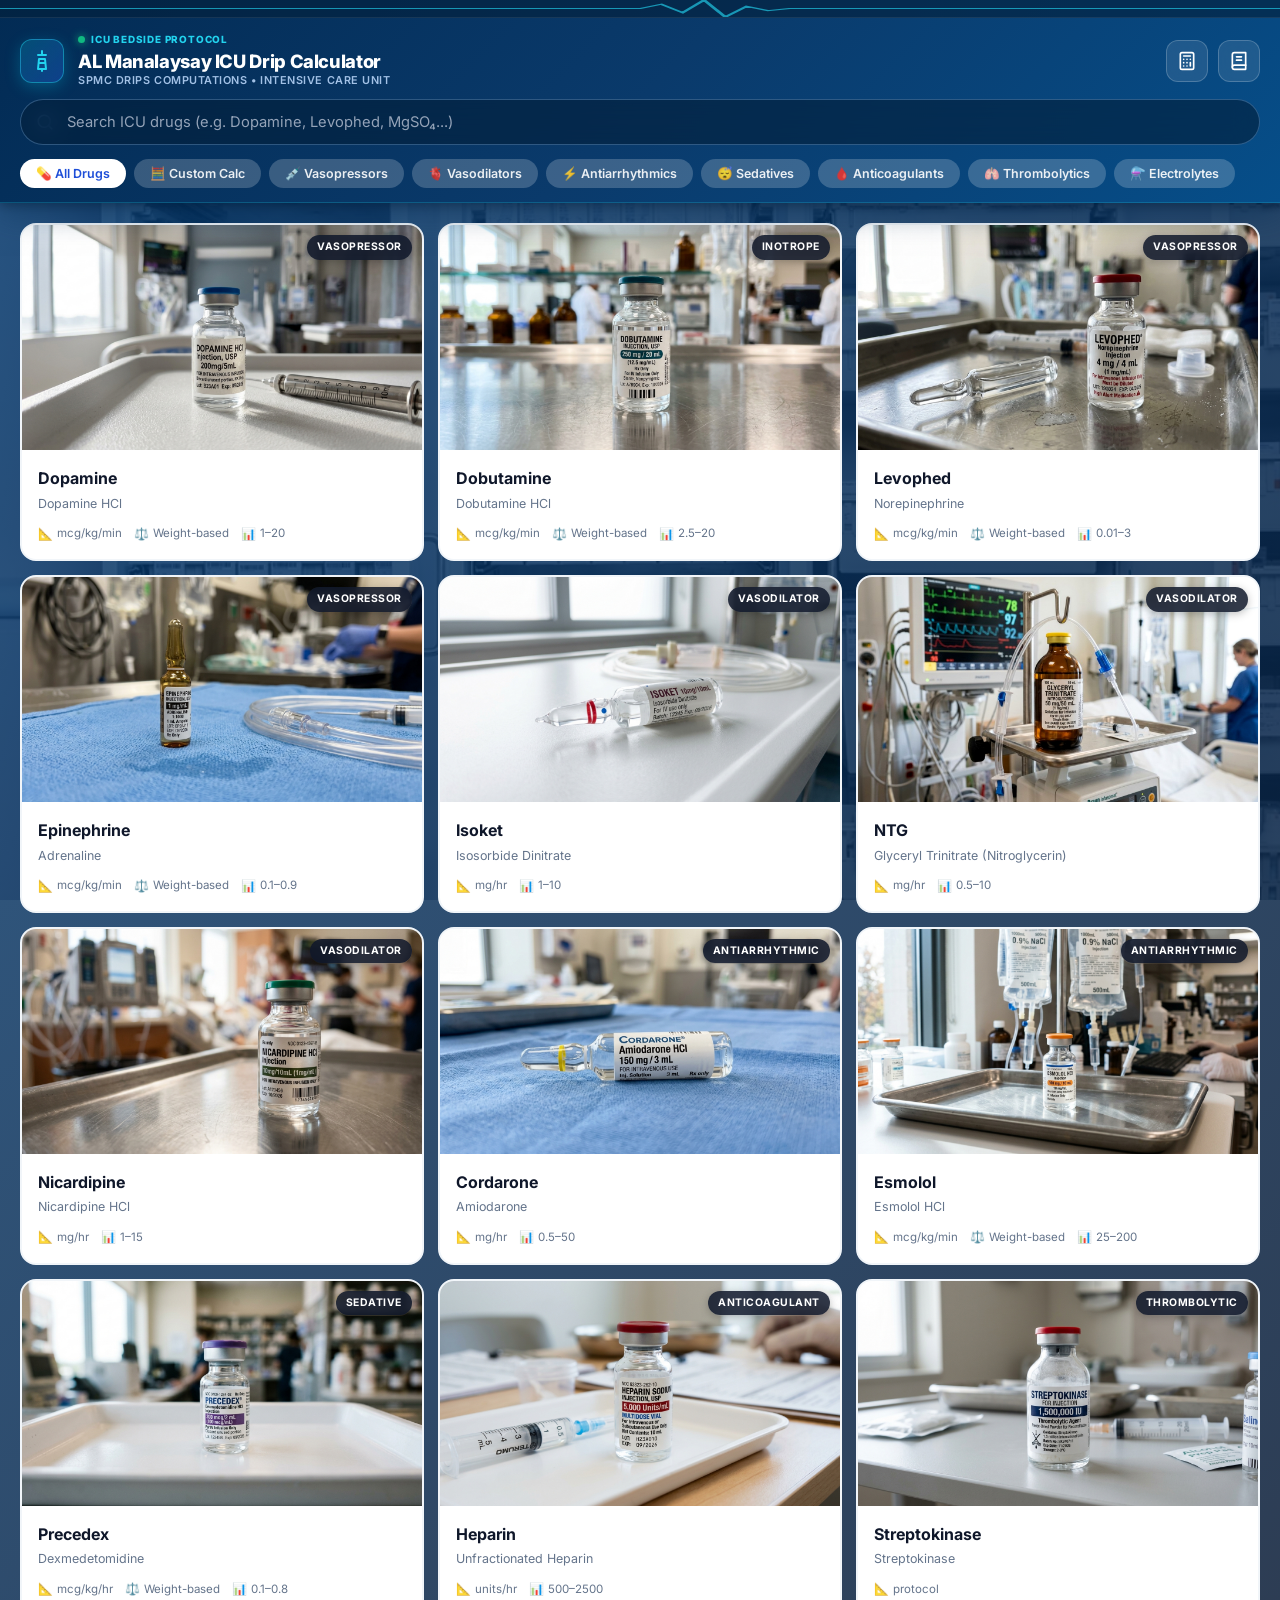
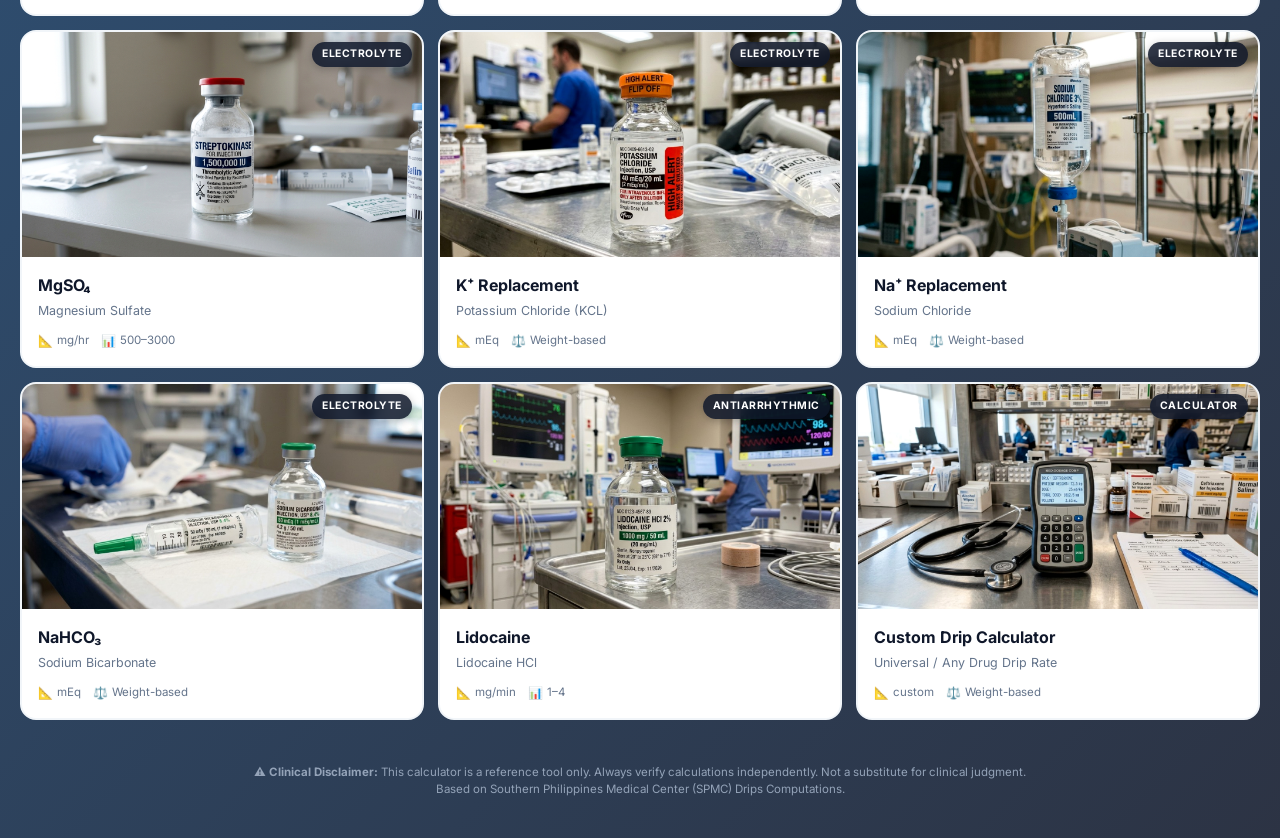
==== commit eafbe93d: "UI/UX Pro Max: Redesign main app header to authentic ICU Telemetry theme with animated ECG pulse wav" ====
--- a/wwwroot/index.html
+++ b/wwwroot/index.html
@@ -14,37 +14,73 @@
 <body>
 
   <!-- ════════ Header ════════ -->
-  <header class="app-header">
+  <!-- ════════ ICU Telemetry Header ════════ -->
+  <header class="app-header icu-theme-header">
+    <!-- ECG Heartbeat Pulse Line Background -->
+    <div class="icu-ecg-bar">
+      <svg class="icu-ecg-wave" viewBox="0 0 1200 40" preserveAspectRatio="none">
+        <path d="M0,20 L300,20 L310,10 L320,30 L330,0 L340,40 L350,15 L360,25 L370,20 L700,20 L710,8 L720,32 L730,0 L740,40 L750,12 L760,28 L770,20 L1200,20" 
+              fill="none" stroke="#22D3EE" stroke-width="2" stroke-linecap="round" opacity="0.65" />
+      </svg>
+    </div>
+
     <div class="header-top">
       <div class="header-brand">
-        <div class="header-icon">💧</div>
+        <div class="header-icon icu-brand-badge" title="ICU Drip Rate Engine">
+          <!-- IV Drip Medical SVG Icon -->
+          <svg width="24" height="24" viewBox="0 0 24 24" fill="none" stroke="currentColor" stroke-width="2" stroke-linecap="round" stroke-linejoin="round">
+            <path d="M12 2v4M8 6h8M9 10h6l1 10H8L9 10zM12 20v2M10 14h4" />
+          </svg>
+        </div>
         <div class="header-title">
+          <div class="icu-status-pill">
+            <span class="icu-live-dot"></span>
+            <span class="icu-status-text">ICU BEDSIDE PROTOCOL</span>
+          </div>
           <h1>AL Manalaysay ICU Drip Calculator</h1>
-          <p>SPMC Drips Computations</p>
-        </div>
-      </div>
+          <p>SPMC DRIPS COMPUTATIONS &bull; INTENSIVE CARE UNIT</p>
+        </div>
+      </div>
+      
       <div class="header-actions">
-        <button class="header-btn" onclick="openMathCalc()" title="Clinical Math Calculator" aria-label="Open clinical math calculator">
-          🧮
+        <!-- Clinical Math Calculator Button -->
+        <button class="header-btn icu-action-btn" onclick="openMathCalc()" title="Clinical Math Calculator" aria-label="Open clinical math calculator">
+          <svg width="20" height="20" viewBox="0 0 24 24" fill="none" stroke="currentColor" stroke-width="2" stroke-linecap="round" stroke-linejoin="round">
+            <rect x="4" y="2" width="16" height="20" rx="2" />
+            <line x1="8" y1="6" x2="16" y2="6" />
+            <line x1="16" y1="14" x2="16" y2="18" />
+            <path d="M8 10h.01M12 10h.01M16 10h.01M8 14h.01M12 14h.01M8 18h.01M12 18h.01" />
+          </svg>
         </button>
-        <button class="header-btn" onclick="openQuickRef()" title="Quick Reference" aria-label="Open quick reference panel">
-          📖
+        <!-- Quick Reference Guide Button -->
+        <button class="header-btn icu-action-btn" onclick="openQuickRef()" title="Quick Reference Guide" aria-label="Open quick reference panel">
+          <svg width="20" height="20" viewBox="0 0 24 24" fill="none" stroke="currentColor" stroke-width="2" stroke-linecap="round" stroke-linejoin="round">
+            <path d="M4 19.5A2.5 2.5 0 0 1 6.5 17H20" />
+            <path d="M6.5 2H20v20H6.5A2.5 2.5 0 0 1 4 19.5v-15A2.5 2.5 0 0 1 6.5 2z" />
+            <line x1="9" y1="7" x2="15" y2="7" />
+            <line x1="9" y1="11" x2="15" y2="11" />
+          </svg>
         </button>
       </div>
     </div>
 
-    <!-- Search -->
+    <!-- Search Container -->
     <div class="search-container">
-      <div class="search-wrapper">
-        <span class="search-icon">🔍</span>
-        <input type="text" class="search-input" id="searchInput"
-               placeholder="Search drugs (e.g. Dopamine, Levophed...)"
+      <div class="search-wrapper icu-search-wrapper">
+        <span class="search-icon icu-search-icon">
+          <svg width="18" height="18" viewBox="0 0 24 24" fill="none" stroke="currentColor" stroke-width="2.2" stroke-linecap="round" stroke-linejoin="round">
+            <circle cx="11" cy="11" r="8" />
+            <line x1="21" y1="21" x2="16.65" y2="16.65" />
+          </svg>
+        </span>
+        <input type="text" class="search-input icu-search-input" id="searchInput"
+               placeholder="Search ICU drugs (e.g. Dopamine, Levophed, MgSO₄...)"
                autocomplete="off" spellcheck="false">
         <button class="search-clear" onclick="clearSearch()" aria-label="Clear search">✕</button>
       </div>
     </div>
 
-    <!-- Category Pills -->
+    <!-- Category Pills Bar -->
     <div class="category-bar">
       <div class="category-pills" id="categoryPills"></div>
     </div>
--- a/wwwroot/style.css
+++ b/wwwroot/style.css
@@ -1,49 +1,76 @@
 /* ============================================================
    ICU Drip Rate Calculator — Design System
-   Theme: Orange & White Medical UI
+   Theme: Medical Blue UI
    ============================================================ */
 
 @import url('https://fonts.googleapis.com/css2?family=Inter:wght@300;400;500;600;700;800;900&display=swap');
 
 /* ── CSS Custom Properties ── */
 :root {
-  --orange-50: #FFF7ED;
-  --orange-100: #FFEDD5;
-  --orange-200: #FED7AA;
-  --orange-300: #FDBA74;
-  --orange-400: #FB923C;
-  --orange-500: #F97316;
-  --orange-600: #EA580C;
-  --orange-700: #C2410C;
-  --orange-800: #9A3412;
-  --orange-900: #7C2D12;
+  /* ── Medical Blue Palette ── */
+  --blue-50: #EFF6FF;
+  --blue-100: #DBEAFE;
+  --blue-200: #BFDBFE;
+  --blue-300: #93C5FD;
+  --blue-400: #60A5FA;
+  --blue-500: #2563EB;
+  --blue-600: #1D4ED8;
+  --blue-700: #1E40AF;
+  --blue-800: #1E3A8A;
+  --blue-900: #0F2B5B;
+  --blue-950: #023B72;
+
+  /* ── Slate / Charcoal Grey Palette ── */
+  --slate-50: #F8FAFC;
+  --slate-100: #F1F5F9;
+  --slate-200: #E2E8F0;
+  --slate-300: #CBD5E1;
+  --slate-400: #94A3B8;
+  --slate-500: #64748B;
+  --slate-600: #475569;
+  --slate-700: #334155;
+  --slate-800: #1E293B;
+  --slate-900: #0F172A;
+
+  /* ── Mapped System Colors to Medical Blue ── */
+  --orange-50: #EFF6FF;
+  --orange-100: #DBEAFE;
+  --orange-200: #BFDBFE;
+  --orange-300: #93C5FD;
+  --orange-400: #60A5FA;
+  --orange-500: #2563EB;
+  --orange-600: #1D4ED8;
+  --orange-700: #1E40AF;
+  --orange-800: #1E3A8A;
+  --orange-900: #023B72;
 
   --white: #FFFFFF;
-  --gray-50: #F9FAFB;
-  --gray-100: #F3F4F6;
-  --gray-200: #E5E7EB;
-  --gray-300: #D1D5DB;
-  --gray-400: #9CA3AF;
-  --gray-500: #6B7280;
-  --gray-600: #4B5563;
-  --gray-700: #374151;
-  --gray-800: #1F2937;
-  --gray-900: #111827;
-
-  --success: #16A34A;
-  --success-bg: #F0FDF4;
-  --warning: #D97706;
+  --gray-50: #F8FAFC;
+  --gray-100: #F1F5F9;
+  --gray-200: #E2E8F0;
+  --gray-300: #CBD5E1;
+  --gray-400: #94A3B8;
+  --gray-500: #64748B;
+  --gray-600: #475569;
+  --gray-700: #334155;
+  --gray-800: #1E293B;
+  --gray-900: #0F172A;
+
+  --success: #10B981;
+  --success-bg: #ECFDF5;
+  --warning: #F59E0B;
   --warning-bg: #FFFBEB;
-  --danger: #DC2626;
+  --danger: #EF4444;
   --danger-bg: #FEF2F2;
   --info: #2563EB;
   --info-bg: #EFF6FF;
 
-  --shadow-sm: 0 1px 2px rgba(0,0,0,0.04);
-  --shadow-md: 0 4px 12px rgba(0,0,0,0.06);
-  --shadow-lg: 0 8px 30px rgba(0,0,0,0.08);
-  --shadow-xl: 0 20px 50px rgba(0,0,0,0.1);
-  --shadow-orange: 0 4px 20px rgba(249,115,22,0.2);
+  --shadow-sm: 0 1px 2px rgba(15, 23, 42, 0.05);
+  --shadow-md: 0 4px 12px rgba(15, 23, 42, 0.08);
+  --shadow-lg: 0 8px 30px rgba(15, 23, 42, 0.12);
+  --shadow-xl: 0 20px 50px rgba(15, 23, 42, 0.15);
+  --shadow-orange: 0 4px 20px rgba(37, 99, 235, 0.35);
+  --shadow-blue: 0 6px 24px rgba(2, 59, 114, 0.4);
 
   --radius-sm: 8px;
   --radius-md: 12px;
@@ -57,8 +84,8 @@
   --transition-spring: 500ms cubic-bezier(0.34, 1.56, 0.64, 1);
 }
 
-/* ── Reset & Base ── */
-*, *::before, *::after {
+/* ── Reset & Global ── */
+* {
   margin: 0;
   padding: 0;
   box-sizing: border-box;
@@ -72,7 +99,7 @@
 
 body {
   font-family: 'Inter', -apple-system, BlinkMacSystemFont, sans-serif;
-  background: var(--gray-50);
+  background: linear-gradient(135deg, rgba(2, 59, 114, 0.82) 0%, rgba(15, 23, 42, 0.88) 100%), url('assets/bg.jpg') center/cover fixed no-repeat;
   color: var(--gray-800);
   line-height: 1.6;
   min-height: 100vh;
@@ -82,89 +109,156 @@
 /* ── Scrollbar ── */
 ::-webkit-scrollbar { width: 6px; height: 6px; }
 ::-webkit-scrollbar-track { background: transparent; }
-::-webkit-scrollbar-thumb { background: var(--orange-300); border-radius: var(--radius-full); }
-::-webkit-scrollbar-thumb:hover { background: var(--orange-400); }
-
-/* ── Header ── */
-.app-header {
-  background: linear-gradient(135deg, var(--orange-500), var(--orange-600));
+::-webkit-scrollbar-thumb { background: var(--blue-300); border-radius: var(--radius-full); }
+::-webkit-scrollbar-thumb:hover { background: var(--blue-400); }
+
+/* ── ICU Telemetry Theme Header ── */
+.app-header.icu-theme-header {
+  background: linear-gradient(135deg, #022B54 0%, #0A3A6B 50%, #064E89 100%);
   color: var(--white);
   padding: 0;
   position: sticky;
   top: 0;
   z-index: 100;
-  box-shadow: 0 2px 20px rgba(249,115,22,0.3);
+  box-shadow: 0 8px 30px rgba(2, 43, 84, 0.5), 0 2px 10px rgba(0, 0, 0, 0.3);
+  backdrop-filter: blur(16px);
+  -webkit-backdrop-filter: blur(16px);
+  border-bottom: 1px solid rgba(34, 211, 238, 0.25);
+  overflow: hidden;
+}
+
+/* ECG Pulse Heartbeat Wave Animation */
+.icu-ecg-bar {
+  width: 100%;
+  height: 18px;
+  background: rgba(2, 30, 58, 0.6);
+  position: relative;
+  overflow: hidden;
+  border-bottom: 1px solid rgba(255, 255, 255, 0.08);
+}
+
+.icu-ecg-wave {
+  width: 200%;
+  height: 100%;
+  display: block;
+  animation: ecgScroll 8s linear infinite;
+}
+
+@keyframes ecgScroll {
+  0% { transform: translateX(0); }
+  100% { transform: translateX(-50%); }
 }
 
 .header-top {
   display: flex;
   align-items: center;
   justify-content: space-between;
-  padding: 16px 20px 12px;
+  padding: 14px 20px 10px;
 }
 
 .header-brand {
   display: flex;
   align-items: center;
-  gap: 12px;
-}
-
-.header-icon {
-  width: 40px;
-  height: 40px;
-  background: rgba(255,255,255,0.2);
+  gap: 14px;
+}
+
+.icu-brand-badge {
+  width: 44px;
+  height: 44px;
+  background: linear-gradient(135deg, rgba(6, 182, 212, 0.25), rgba(37, 99, 235, 0.35));
+  border: 1.5px solid rgba(34, 211, 238, 0.45);
   border-radius: var(--radius-md);
   display: flex;
   align-items: center;
   justify-content: center;
-  font-size: 20px;
+  color: #22D3EE;
+  box-shadow: 0 4px 15px rgba(6, 182, 212, 0.3);
   backdrop-filter: blur(10px);
+  transition: var(--transition-fast);
+}
+
+.icu-brand-badge:hover {
+  transform: scale(1.05);
+  border-color: #22D3EE;
+  box-shadow: 0 6px 20px rgba(34, 211, 238, 0.5);
+}
+
+.header-title {
+  display: flex;
+  flex-direction: column;
+}
+
+.icu-status-pill {
+  display: inline-flex;
+  align-items: center;
+  gap: 6px;
+  margin-bottom: 2px;
+}
+
+.icu-live-dot {
+  width: 7px;
+  height: 7px;
+  background: #10B981;
+  border-radius: 50%;
+  box-shadow: 0 0 8px #10B981;
+  animation: livePulse 2s infinite;
+}
+
+@keyframes livePulse {
+  0%, 100% { opacity: 1; transform: scale(1); }
+  50% { opacity: 0.4; transform: scale(0.85); }
+}
+
+.icu-status-text {
+  font-size: 0.62rem;
+  font-weight: 800;
+  letter-spacing: 0.8px;
+  color: #22D3EE;
+  text-transform: uppercase;
 }
 
 .header-title h1 {
-  font-size: 1.1rem;
-  font-weight: 700;
+  font-size: 1.15rem;
+  font-weight: 800;
   letter-spacing: -0.02em;
   line-height: 1.2;
+  color: #FFFFFF;
 }
 
 .header-title p {
-  font-size: 0.7rem;
+  font-size: 0.68rem;
   opacity: 0.85;
-  font-weight: 400;
-  letter-spacing: 0.02em;
-  text-transform: uppercase;
+  font-weight: 600;
+  letter-spacing: 0.05em;
+  color: var(--blue-200);
 }
 
 .header-actions {
   display: flex;
-  gap: 8px;
-}
-
-.header-btn {
-  width: 40px;
-  height: 40px;
-  border: none;
-  background: rgba(255,255,255,0.15);
+  gap: 10px;
+}
+
+.icu-action-btn {
+  width: 42px;
+  height: 42px;
+  border: 1.5px solid rgba(255, 255, 255, 0.2);
+  background: rgba(255, 255, 255, 0.1);
   color: var(--white);
   border-radius: var(--radius-md);
   cursor: pointer;
   display: flex;
   align-items: center;
   justify-content: center;
-  font-size: 18px;
   transition: var(--transition-fast);
   backdrop-filter: blur(10px);
 }
 
-.header-btn:hover {
-  background: rgba(255,255,255,0.25);
-  transform: scale(1.05);
-}
-
-.header-btn.active {
-  background: var(--white);
-  color: var(--orange-600);
+.icu-action-btn:hover {
+  background: rgba(34, 211, 238, 0.25);
+  border-color: rgba(34, 211, 238, 0.6);
+  color: #22D3EE;
+  transform: translateY(-2px);
+  box-shadow: 0 4px 14px rgba(6, 182, 212, 0.35);
 }
 
 /* ── Search Bar ── */
@@ -172,15 +266,46 @@
   padding: 0 20px 14px;
 }
 
-.search-wrapper {
+.search-wrapper.icu-search-wrapper {
   position: relative;
   display: flex;
   align-items: center;
 }
 
-.search-icon {
+.icu-search-icon {
   position: absolute;
-  left: 14px;
+  left: 16px;
+  color: #93C5FD;
+  display: flex;
+  align-items: center;
+  justify-content: center;
+  pointer-events: none;
+}
+
+.icu-search-input {
+  width: 100%;
+  height: 46px;
+  padding: 0 44px 0 46px;
+  border: 1.5px solid rgba(147, 197, 253, 0.3);
+  border-radius: var(--radius-full);
+  background: rgba(2, 30, 58, 0.6);
+  color: var(--white);
+  font-size: 0.92rem;
+  font-family: inherit;
+  outline: none;
+  backdrop-filter: blur(12px);
+  transition: var(--transition-fast);
+}
+
+.icu-search-input::placeholder {
+  color: rgba(219, 234, 254, 0.6);
+}
+
+.icu-search-input:focus {
+  border-color: #22D3EE;
+  background: rgba(2, 30, 58, 0.85);
+  box-shadow: 0 0 0 4px rgba(34, 211, 238, 0.25);
+}
   font-size: 16px;
   opacity: 0.7;
   color: var(--orange-700);
@@ -292,12 +417,14 @@
 .drug-card {
   background: var(--white);
   border-radius: var(--radius-lg);
-  padding: 18px;
+  padding: 0;
   cursor: pointer;
   border: 2px solid var(--gray-100);
   transition: var(--transition-base);
   position: relative;
   overflow: hidden;
+  display: flex;
+  flex-direction: column;
 }
 
 .drug-card::before {
@@ -306,16 +433,17 @@
   top: 0;
   left: 0;
   right: 0;
-  height: 3px;
-  background: var(--card-accent, var(--orange-400));
+  height: 4px;
+  background: var(--card-accent, var(--blue-500));
   opacity: 0;
   transition: var(--transition-fast);
+  z-index: 2;
 }
 
 .drug-card:hover {
-  border-color: var(--orange-200);
-  box-shadow: var(--shadow-md);
-  transform: translateY(-2px);
+  border-color: var(--blue-300);
+  box-shadow: var(--shadow-lg);
+  transform: translateY(-3px);
 }
 
 .drug-card:hover::before {
@@ -323,51 +451,57 @@
 }
 
 .drug-card.selected {
-  border-color: var(--orange-400);
-  box-shadow: var(--shadow-orange);
+  border-color: var(--blue-500);
+  box-shadow: var(--shadow-blue);
 }
 
 .drug-card.selected::before {
   opacity: 1;
 }
 
-.drug-card-header {
-  display: flex;
-  align-items: flex-start;
-  justify-content: space-between;
-  margin-bottom: 8px;
-}
-
-.drug-card-icon {
-  width: 38px;
-  height: 38px;
-  border-radius: var(--radius-md);
-  display: flex;
-  align-items: center;
-  justify-content: center;
-  font-size: 18px;
-  flex-shrink: 0;
-}
-
-/* Category-specific icon backgrounds */
-.cat-vasopressor .drug-card-icon { background: #FEF3C7; }
-.cat-antiarrhythmic .drug-card-icon { background: #E0E7FF; }
-.cat-vasodilator .drug-card-icon { background: #FCE7F3; }
-.cat-sedative .drug-card-icon { background: #D1FAE5; }
-.cat-anticoagulant .drug-card-icon { background: #FEE2E2; }
-.cat-thrombolytic .drug-card-icon { background: #DBEAFE; }
-.cat-electrolyte .drug-card-icon { background: #F3E8FF; }
-.cat-other .drug-card-icon { background: var(--orange-100); }
+.drug-card-banner {
+  width: 100%;
+  aspect-ratio: 16 / 9;
+  background: var(--blue-900);
+  position: relative;
+  overflow: hidden;
+}
+
+.drug-card-banner-img {
+  width: 100%;
+  height: 100%;
+  object-fit: cover;
+  display: block;
+  transition: transform 0.35s ease;
+}
+
+.drug-card:hover .drug-card-banner-img {
+  transform: scale(1.06);
+}
 
 .drug-card-badge {
+  position: absolute;
+  top: 10px;
+  right: 10px;
   font-size: 0.65rem;
-  font-weight: 600;
-  padding: 3px 8px;
+  font-weight: 700;
+  padding: 4px 10px;
   border-radius: var(--radius-full);
-  background: var(--orange-50);
-  color: var(--orange-700);
+  background: rgba(15, 23, 42, 0.85);
+  color: var(--white);
+  backdrop-filter: blur(8px);
+  -webkit-backdrop-filter: blur(8px);
   text-transform: uppercase;
-  letter-spacing: 0.04em;
+  letter-spacing: 0.05em;
+  box-shadow: 0 2px 8px rgba(0,0,0,0.25);
+  z-index: 1;
+}
+
+.drug-card-body {
+  padding: 16px;
+  display: flex;
+  flex-direction: column;
+  flex-grow: 1;
 }
 
 .drug-card-name {
@@ -462,79 +596,94 @@
 }
 
 .calc-panel-header {
-  background: linear-gradient(135deg, var(--orange-500), var(--orange-600));
+  background: linear-gradient(180deg, rgba(2, 59, 114, 0.65) 0%, rgba(15, 23, 42, 0.92) 100%), #023B72;
+  background-size: cover;
+  background-position: center;
   color: var(--white);
-  padding: 20px;
+  padding: 24px 20px 20px;
   flex-shrink: 0;
+  position: relative;
+  min-height: 160px;
+  display: flex;
+  flex-direction: column;
+  justify-content: flex-end;
+  box-shadow: 0 4px 25px rgba(0, 0, 0, 0.35);
 }
 
 .calc-panel-top {
   display: flex;
   align-items: center;
   justify-content: space-between;
-  margin-bottom: 4px;
+  margin-bottom: 12px;
 }
 
 .calc-back-btn {
-  width: 36px;
-  height: 36px;
-  border: none;
-  background: rgba(255,255,255,0.15);
+  width: 40px;
+  height: 40px;
+  border: 1.5px solid rgba(255, 255, 255, 0.5);
+  background: rgba(2, 59, 114, 0.75);
   color: var(--white);
-  border-radius: var(--radius-md);
+  border-radius: var(--radius-full);
   cursor: pointer;
   display: flex;
   align-items: center;
   justify-content: center;
-  font-size: 18px;
-  transition: var(--transition-fast);
-}
-
-.calc-back-btn:hover {
-  background: rgba(255,255,255,0.25);
-}
-
-/* ── Floating Transparent Orange Back Button (Lower Right) ── */
-.calc-floating-back-btn {
-  position: absolute;
-  bottom: 24px;
-  right: 24px;
-  z-index: 250;
-  display: flex;
-  align-items: center;
-  gap: 8px;
-  padding: 10px 18px;
-  background: rgba(249, 115, 22, 0.85);
-  color: var(--white);
-  border: 1px solid rgba(255, 255, 255, 0.4);
-  border-radius: var(--radius-full);
-  box-shadow: 0 8px 24px rgba(249, 115, 22, 0.4), 0 4px 12px rgba(0, 0, 0, 0.15);
+  font-size: 20px;
+  font-weight: 700;
   backdrop-filter: blur(10px);
   -webkit-backdrop-filter: blur(10px);
+  transition: var(--transition-fast);
+  box-shadow: 0 4px 12px rgba(0, 0, 0, 0.3);
+}
+
+.calc-back-btn:hover {
+  background: rgba(30, 64, 175, 0.95);
+  border-color: rgba(255, 255, 255, 0.9);
+  transform: scale(1.06);
+}
+
+/* ── Floating Medical Blue Back Button (Lower Right) ── */
+.calc-floating-back-btn {
+  position: fixed;
+  bottom: 20px;
+  right: 20px;
+  z-index: 9999;
+  display: flex;
+  align-items: center;
+  gap: 8px;
+  padding: 12px 24px;
+  background: linear-gradient(135deg, rgba(2, 59, 114, 0.95), rgba(30, 64, 175, 0.95));
+  color: var(--white);
+  border: 1.5px solid rgba(255, 255, 255, 0.75);
+  border-radius: var(--radius-full);
+  box-shadow: 0 10px 30px rgba(2, 59, 114, 0.6), 0 4px 14px rgba(0, 0, 0, 0.3);
+  backdrop-filter: blur(12px);
+  -webkit-backdrop-filter: blur(12px);
   cursor: pointer;
   outline: none;
+  font-weight: 700;
   transition: all 0.25s cubic-bezier(0.34, 1.56, 0.64, 1);
   animation: floatBtnPulse 3s infinite ease-in-out;
 }
 
 .calc-floating-back-btn:hover {
-  background: rgba(234, 88, 12, 0.95);
+  background: linear-gradient(135deg, rgba(30, 64, 175, 0.95), rgba(37, 99, 235, 0.95));
   transform: translateY(-3px) scale(1.05);
-  box-shadow: 0 12px 28px rgba(249, 115, 22, 0.55), 0 6px 16px rgba(0, 0, 0, 0.2);
-  border-color: rgba(255, 255, 255, 0.8);
+  box-shadow: 0 12px 28px rgba(37, 99, 235, 0.6), 0 6px 16px rgba(0, 0, 0, 0.3);
+  border-color: rgba(255, 255, 255, 0.95);
 }
 
 .calc-floating-back-btn:active {
   transform: translateY(0) scale(0.98);
-  box-shadow: 0 4px 12px rgba(249, 115, 22, 0.3);
+  box-shadow: 0 4px 12px rgba(2, 59, 114, 0.4);
 }
 
 @keyframes floatBtnPulse {
   0%, 100% {
-    box-shadow: 0 8px 24px rgba(249, 115, 22, 0.4), 0 4px 12px rgba(0, 0, 0, 0.15);
+    box-shadow: 0 10px 30px rgba(2, 59, 114, 0.6), 0 4px 14px rgba(0, 0, 0, 0.3);
   }
   50% {
-    box-shadow: 0 12px 30px rgba(249, 115, 22, 0.6), 0 6px 16px rgba(0, 0, 0, 0.25);
+    box-shadow: 0 14px 36px rgba(37, 99, 235, 0.75), 0 6px 18px rgba(0, 0, 0, 0.4);
   }
 }
 
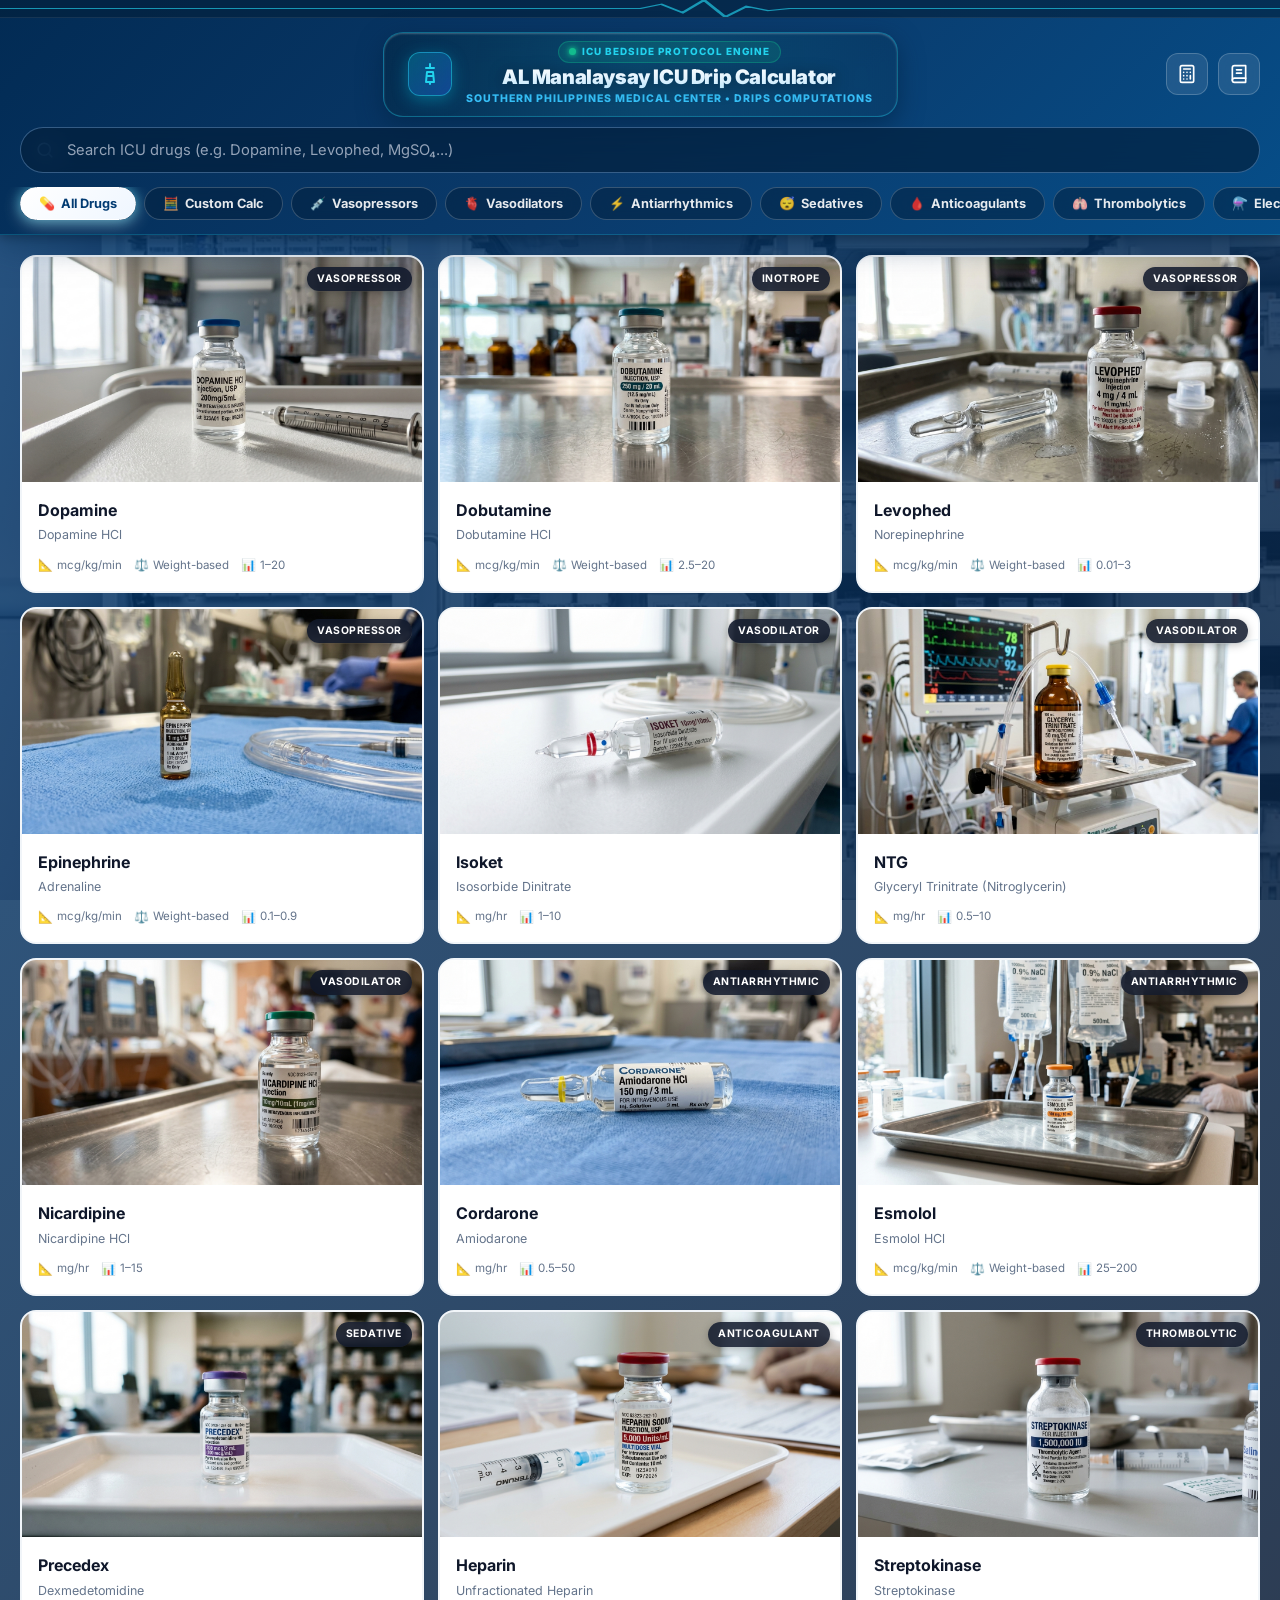
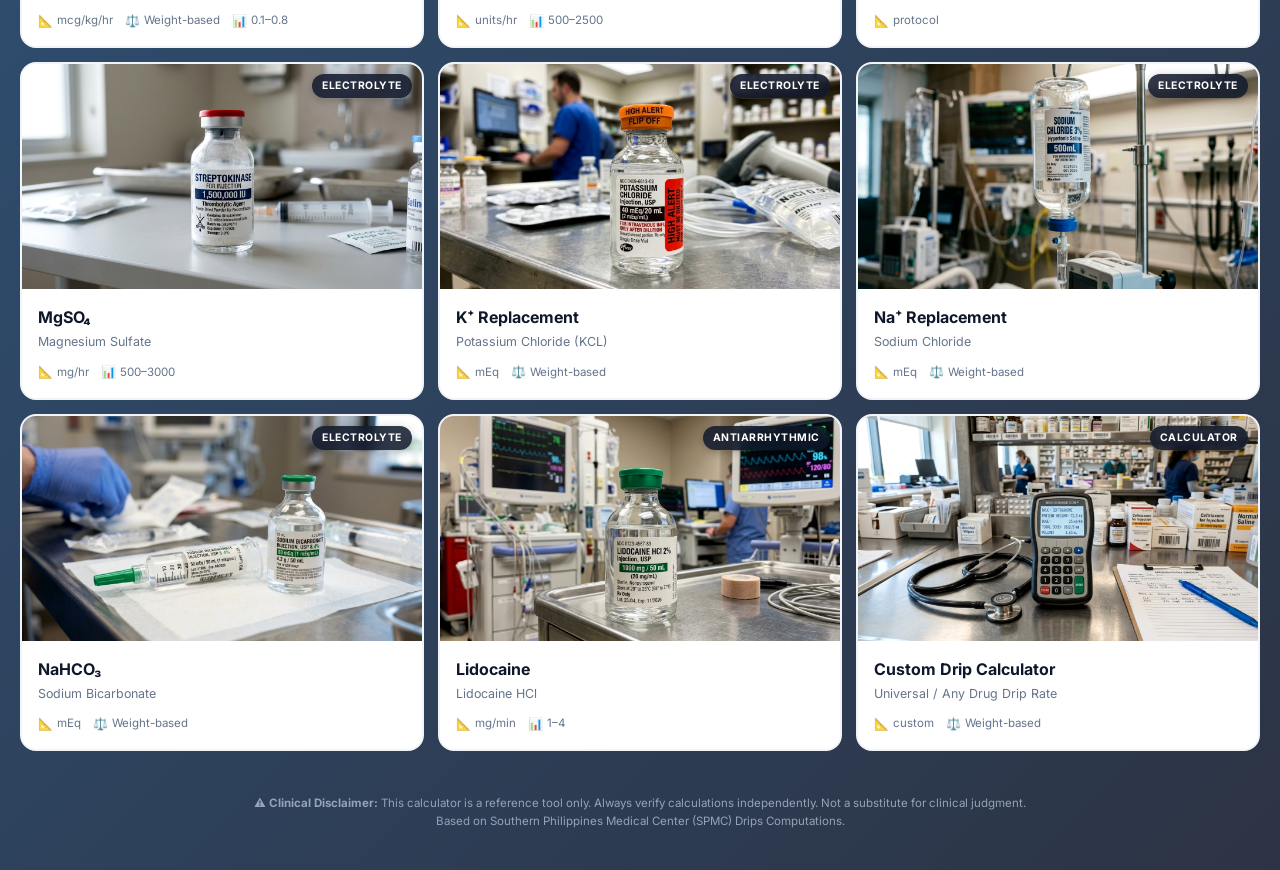
==== commit edb42439: "UI/UX Pro Max: Center header title inside ICU Monitor Telemetry Display frame with cyan pulse glow &" ====
--- a/wwwroot/index.html
+++ b/wwwroot/index.html
@@ -25,7 +25,9 @@
     </div>
 
     <div class="header-top">
-      <div class="header-brand">
+      <div class="header-left-space"></div>
+
+      <div class="header-brand icu-monitor-frame">
         <div class="header-icon icu-brand-badge" title="ICU Drip Rate Engine">
           <!-- IV Drip Medical SVG Icon -->
           <svg width="24" height="24" viewBox="0 0 24 24" fill="none" stroke="currentColor" stroke-width="2" stroke-linecap="round" stroke-linejoin="round">
@@ -35,10 +37,10 @@
         <div class="header-title">
           <div class="icu-status-pill">
             <span class="icu-live-dot"></span>
-            <span class="icu-status-text">ICU BEDSIDE PROTOCOL</span>
+            <span class="icu-status-text">ICU BEDSIDE PROTOCOL ENGINE</span>
           </div>
           <h1>AL Manalaysay ICU Drip Calculator</h1>
-          <p>SPMC DRIPS COMPUTATIONS &bull; INTENSIVE CARE UNIT</p>
+          <p>SOUTHERN PHILIPPINES MEDICAL CENTER &bull; DRIPS COMPUTATIONS</p>
         </div>
       </div>
       
--- a/wwwroot/style.css
+++ b/wwwroot/style.css
@@ -150,42 +150,86 @@
 }
 
 .header-top {
-  display: flex;
-  align-items: center;
-  justify-content: space-between;
+  display: grid;
+  grid-template-columns: 1fr auto 1fr;
+  align-items: center;
   padding: 14px 20px 10px;
-}
-
-.header-brand {
-  display: flex;
-  align-items: center;
+  gap: 16px;
+}
+
+.header-left-space {
+  grid-column: 1;
+}
+
+.header-brand.icu-monitor-frame {
+  grid-column: 2;
+  display: flex;
+  align-items: center;
+  justify-content: center;
   gap: 14px;
+  padding: 8px 24px;
+  background: linear-gradient(135deg, rgba(2, 35, 68, 0.82) 0%, rgba(8, 55, 102, 0.82) 100%);
+  border: 1.5px solid rgba(34, 211, 238, 0.4);
+  border-radius: var(--radius-xl);
+  box-shadow: 0 8px 25px rgba(2, 35, 68, 0.6), inset 0 1px 2px rgba(255, 255, 255, 0.25);
+  backdrop-filter: blur(14px);
+  -webkit-backdrop-filter: blur(14px);
+  position: relative;
+  overflow: hidden;
+  transition: all 0.3s cubic-bezier(0.34, 1.56, 0.64, 1);
+  text-align: center;
+}
+
+.header-brand.icu-monitor-frame::before {
+  content: '';
+  position: absolute;
+  top: -50%;
+  left: -50%;
+  width: 200%;
+  height: 200%;
+  background: radial-gradient(circle, rgba(34, 211, 238, 0.15) 0%, transparent 65%);
+  pointer-events: none;
+  animation: telemetryPulseGlow 4s infinite ease-in-out;
+}
+
+@keyframes telemetryPulseGlow {
+  0%, 100% { opacity: 0.5; transform: scale(1); }
+  50% { opacity: 0.95; transform: scale(1.1); }
+}
+
+.header-brand.icu-monitor-frame:hover {
+  border-color: #22D3EE;
+  box-shadow: 0 12px 32px rgba(34, 211, 238, 0.4), inset 0 1px 3px rgba(255, 255, 255, 0.4);
+  transform: translateY(-2px);
 }
 
 .icu-brand-badge {
   width: 44px;
   height: 44px;
-  background: linear-gradient(135deg, rgba(6, 182, 212, 0.25), rgba(37, 99, 235, 0.35));
-  border: 1.5px solid rgba(34, 211, 238, 0.45);
+  flex-shrink: 0;
+  background: linear-gradient(135deg, rgba(6, 182, 212, 0.3), rgba(37, 99, 235, 0.4));
+  border: 1.5px solid rgba(34, 211, 238, 0.5);
   border-radius: var(--radius-md);
   display: flex;
   align-items: center;
   justify-content: center;
   color: #22D3EE;
-  box-shadow: 0 4px 15px rgba(6, 182, 212, 0.3);
+  box-shadow: 0 4px 16px rgba(6, 182, 212, 0.4);
   backdrop-filter: blur(10px);
   transition: var(--transition-fast);
 }
 
 .icu-brand-badge:hover {
-  transform: scale(1.05);
+  transform: scale(1.08) rotate(5deg);
   border-color: #22D3EE;
-  box-shadow: 0 6px 20px rgba(34, 211, 238, 0.5);
+  box-shadow: 0 6px 24px rgba(34, 211, 238, 0.6);
 }
 
 .header-title {
   display: flex;
   flex-direction: column;
+  align-items: center;
+  justify-content: center;
 }
 
 .icu-status-pill {
@@ -193,6 +237,10 @@
   align-items: center;
   gap: 6px;
   margin-bottom: 2px;
+  padding: 2px 10px;
+  background: rgba(16, 185, 129, 0.15);
+  border: 1px solid rgba(16, 185, 129, 0.35);
+  border-radius: var(--radius-full);
 }
 
 .icu-live-dot {
@@ -200,40 +248,46 @@
   height: 7px;
   background: #10B981;
   border-radius: 50%;
-  box-shadow: 0 0 8px #10B981;
-  animation: livePulse 2s infinite;
+  box-shadow: 0 0 10px #10B981, 0 0 4px #10B981;
+  animation: livePulse 1.8s infinite ease-in-out;
 }
 
 @keyframes livePulse {
   0%, 100% { opacity: 1; transform: scale(1); }
-  50% { opacity: 0.4; transform: scale(0.85); }
+  50% { opacity: 0.35; transform: scale(0.8); }
 }
 
 .icu-status-text {
   font-size: 0.62rem;
   font-weight: 800;
-  letter-spacing: 0.8px;
+  letter-spacing: 1px;
   color: #22D3EE;
   text-transform: uppercase;
 }
 
 .header-title h1 {
-  font-size: 1.15rem;
+  font-size: 1.25rem;
+  font-weight: 900;
+  letter-spacing: -0.02em;
+  line-height: 1.25;
+  background: linear-gradient(180deg, #FFFFFF 0%, #E0F2FE 55%, #BAE6FD 100%);
+  -webkit-background-clip: text;
+  -webkit-text-fill-color: transparent;
+  filter: drop-shadow(0 2px 8px rgba(0, 0, 0, 0.4));
+}
+
+.header-title p {
+  font-size: 0.66rem;
   font-weight: 800;
-  letter-spacing: -0.02em;
-  line-height: 1.2;
-  color: #FFFFFF;
-}
-
-.header-title p {
-  font-size: 0.68rem;
-  opacity: 0.85;
-  font-weight: 600;
-  letter-spacing: 0.05em;
-  color: var(--blue-200);
+  letter-spacing: 1px;
+  color: #38BDF8;
+  text-transform: uppercase;
+  margin-top: 1px;
 }
 
 .header-actions {
+  grid-column: 3;
+  justify-self: end;
   display: flex;
   gap: 10px;
 }
@@ -255,13 +309,25 @@
 
 .icu-action-btn:hover {
   background: rgba(34, 211, 238, 0.25);
-  border-color: rgba(34, 211, 238, 0.6);
+  border-color: rgba(34, 211, 238, 0.7);
   color: #22D3EE;
-  transform: translateY(-2px);
-  box-shadow: 0 4px 14px rgba(6, 182, 212, 0.35);
-}
-
-/* ── Search Bar ── */
+  transform: translateY(-3px) scale(1.08);
+  box-shadow: 0 6px 20px rgba(34, 211, 238, 0.45);
+}
+
+.icu-action-btn:active {
+  transform: scale(0.94);
+}
+
+.icu-action-btn svg {
+  transition: transform 0.25s cubic-bezier(0.34, 1.56, 0.64, 1);
+}
+
+.icu-action-btn:hover svg {
+  transform: rotate(8deg) scale(1.1);
+}
+
+/* ── Animated Search Bar ── */
 .search-container {
   padding: 0 20px 14px;
 }
@@ -280,31 +346,49 @@
   align-items: center;
   justify-content: center;
   pointer-events: none;
+  transition: transform 0.3s ease, color 0.3s ease;
+}
+
+.icu-search-wrapper:hover .icu-search-icon {
+  color: #22D3EE;
+  transform: scale(1.15) rotate(-5deg);
 }
 
 .icu-search-input {
   width: 100%;
   height: 46px;
   padding: 0 44px 0 46px;
-  border: 1.5px solid rgba(147, 197, 253, 0.3);
+  border: 1.5px solid rgba(147, 197, 253, 0.35);
   border-radius: var(--radius-full);
-  background: rgba(2, 30, 58, 0.6);
+  background: rgba(2, 30, 58, 0.65);
   color: var(--white);
   font-size: 0.92rem;
   font-family: inherit;
   outline: none;
-  backdrop-filter: blur(12px);
-  transition: var(--transition-fast);
+  backdrop-filter: blur(14px);
+  transition: all 0.3s cubic-bezier(0.34, 1.56, 0.64, 1);
+  animation: searchGlowPulse 4s infinite ease-in-out;
+}
+
+@keyframes searchGlowPulse {
+  0%, 100% { border-color: rgba(147, 197, 253, 0.35); box-shadow: 0 4px 15px rgba(2, 43, 84, 0.3); }
+  50% { border-color: rgba(34, 211, 238, 0.55); box-shadow: 0 4px 20px rgba(34, 211, 238, 0.2); }
 }
 
 .icu-search-input::placeholder {
-  color: rgba(219, 234, 254, 0.6);
+  color: rgba(219, 234, 254, 0.65);
+  transition: opacity 0.25s ease;
+}
+
+.icu-search-input:focus::placeholder {
+  opacity: 0.4;
 }
 
 .icu-search-input:focus {
   border-color: #22D3EE;
-  background: rgba(2, 30, 58, 0.85);
-  box-shadow: 0 0 0 4px rgba(34, 211, 238, 0.25);
+  background: rgba(2, 30, 58, 0.9);
+  box-shadow: 0 0 25px rgba(34, 211, 238, 0.4), 0 0 0 4px rgba(34, 211, 238, 0.2);
+  transform: translateY(-1px);
 }
   font-size: 16px;
   opacity: 0.7;
@@ -377,27 +461,52 @@
 }
 
 .category-pill {
-  padding: 7px 16px;
-  border: none;
+  padding: 8px 18px;
+  border: 1px solid rgba(255, 255, 255, 0.2);
   border-radius: var(--radius-full);
-  font-size: 0.78rem;
-  font-weight: 600;
+  font-size: 0.8rem;
+  font-weight: 700;
   font-family: inherit;
   cursor: pointer;
   white-space: nowrap;
-  transition: var(--transition-fast);
-  background: rgba(255,255,255,0.2);
-  color: rgba(255,255,255,0.9);
+  transition: all 0.25s cubic-bezier(0.34, 1.56, 0.64, 1);
+  background: rgba(2, 30, 58, 0.5);
+  color: rgba(255, 255, 255, 0.9);
+  backdrop-filter: blur(10px);
+  animation: pillEntrance 0.5s cubic-bezier(0.34, 1.56, 0.64, 1) both;
+  display: inline-flex;
+  align-items: center;
+  gap: 6px;
+}
+
+@keyframes pillEntrance {
+  0% { opacity: 0; transform: translateY(12px) scale(0.92); }
+  100% { opacity: 1; transform: translateY(0) scale(1); }
 }
 
 .category-pill:hover {
-  background: rgba(255,255,255,0.3);
+  background: rgba(34, 211, 238, 0.25);
+  border-color: rgba(34, 211, 238, 0.6);
+  color: #FFFFFF;
+  transform: translateY(-2px) scale(1.04);
+  box-shadow: 0 4px 14px rgba(34, 211, 238, 0.3);
+}
+
+.category-pill:active {
+  transform: translateY(0) scale(0.97);
 }
 
 .category-pill.active {
-  background: var(--white);
-  color: var(--orange-600);
-  box-shadow: var(--shadow-sm);
+  background: linear-gradient(135deg, #FFFFFF 0%, #EFF6FF 100%);
+  color: #023B72;
+  border-color: #FFFFFF;
+  box-shadow: 0 4px 18px rgba(255, 255, 255, 0.4), 0 0 12px rgba(34, 211, 238, 0.5);
+  animation: activePillGlow 3s infinite ease-in-out;
+}
+
+@keyframes activePillGlow {
+  0%, 100% { box-shadow: 0 4px 18px rgba(255, 255, 255, 0.4), 0 0 12px rgba(34, 211, 238, 0.5); }
+  50% { box-shadow: 0 6px 24px rgba(255, 255, 255, 0.6), 0 0 18px rgba(34, 211, 238, 0.8); }
 }
 
 /* ── Main Content Area ── */
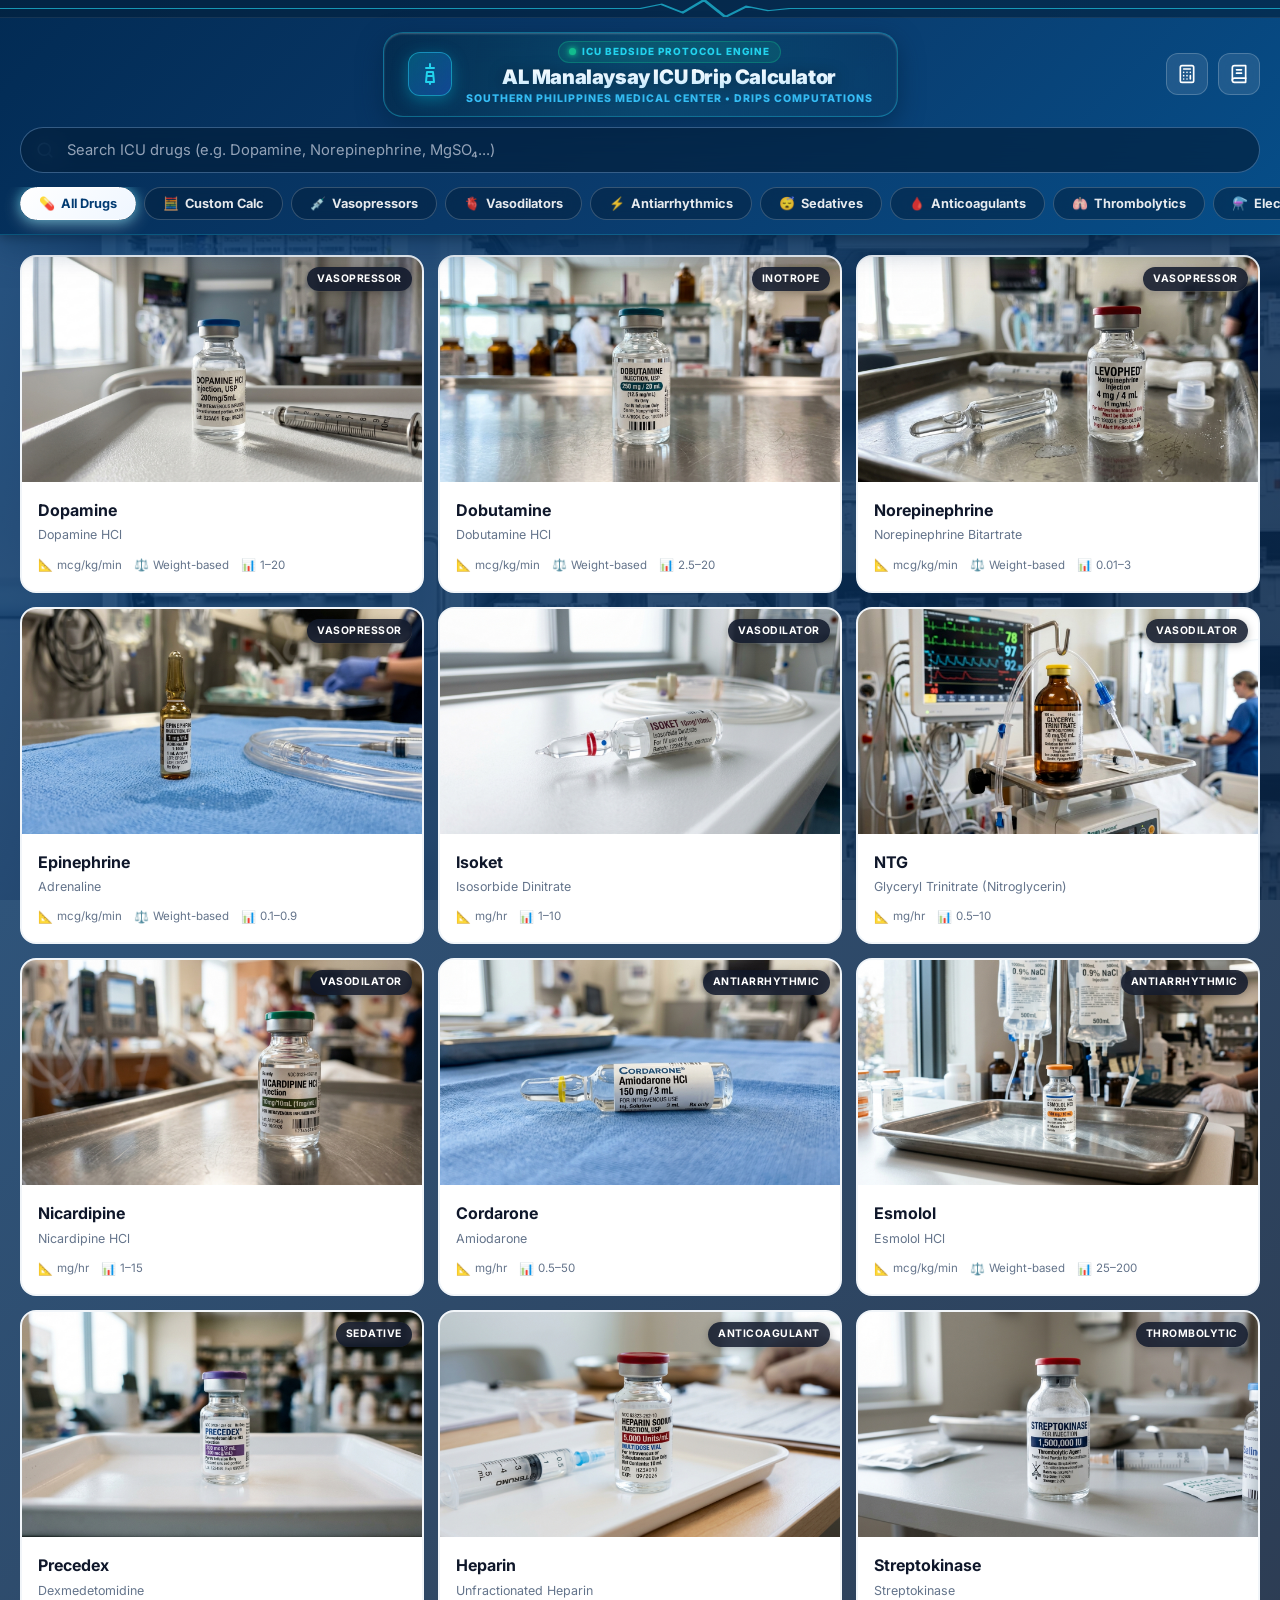
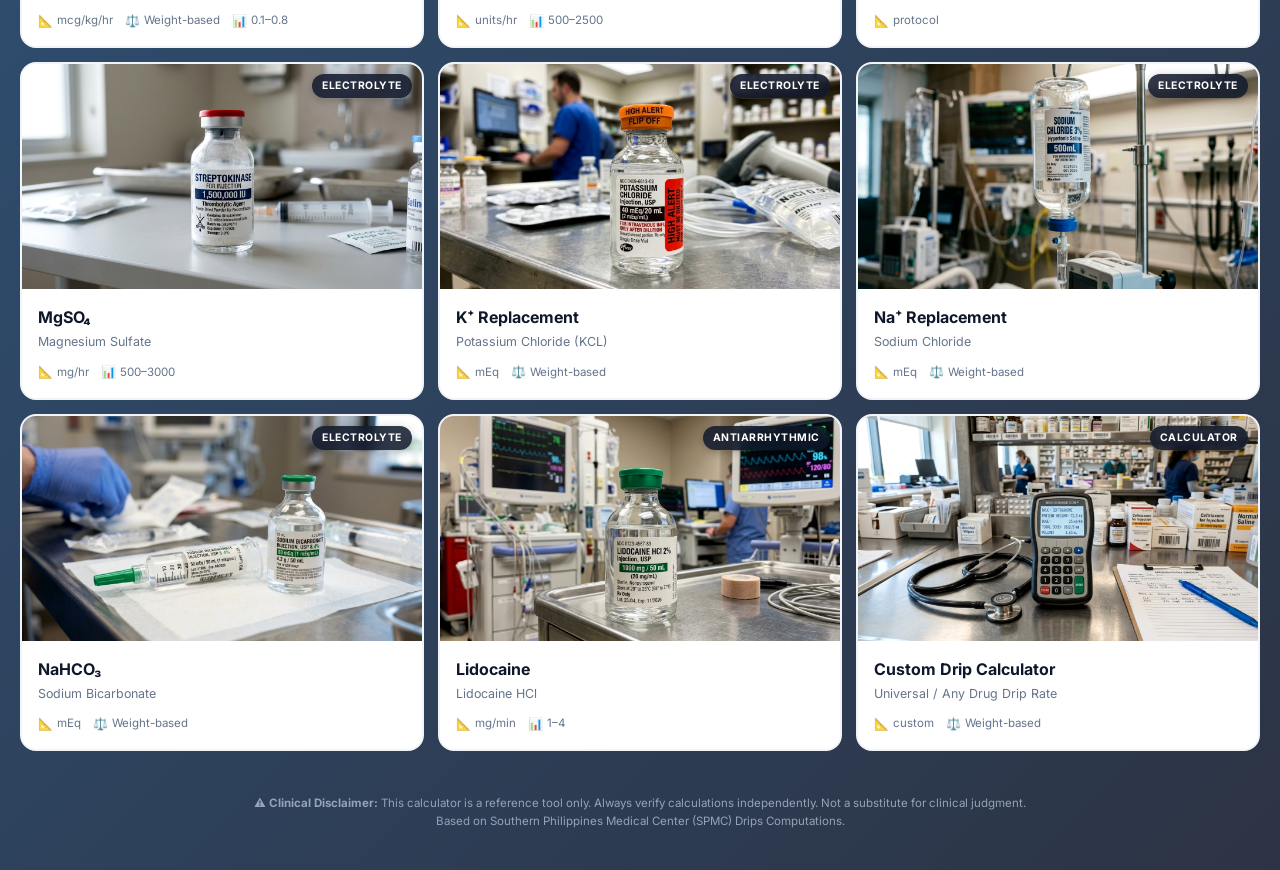
==== commit 318ea367: "Update drug display name from Levophed to Norepinephrine (generic name only)" ====
--- a/wwwroot/index.html
+++ b/wwwroot/index.html
@@ -76,7 +76,7 @@
           </svg>
         </span>
         <input type="text" class="search-input icu-search-input" id="searchInput"
-               placeholder="Search ICU drugs (e.g. Dopamine, Levophed, MgSO₄...)"
+               placeholder="Search ICU drugs (e.g. Dopamine, Norepinephrine, MgSO₄...)"
                autocomplete="off" spellcheck="false">
         <button class="search-clear" onclick="clearSearch()" aria-label="Clear search">✕</button>
       </div>
